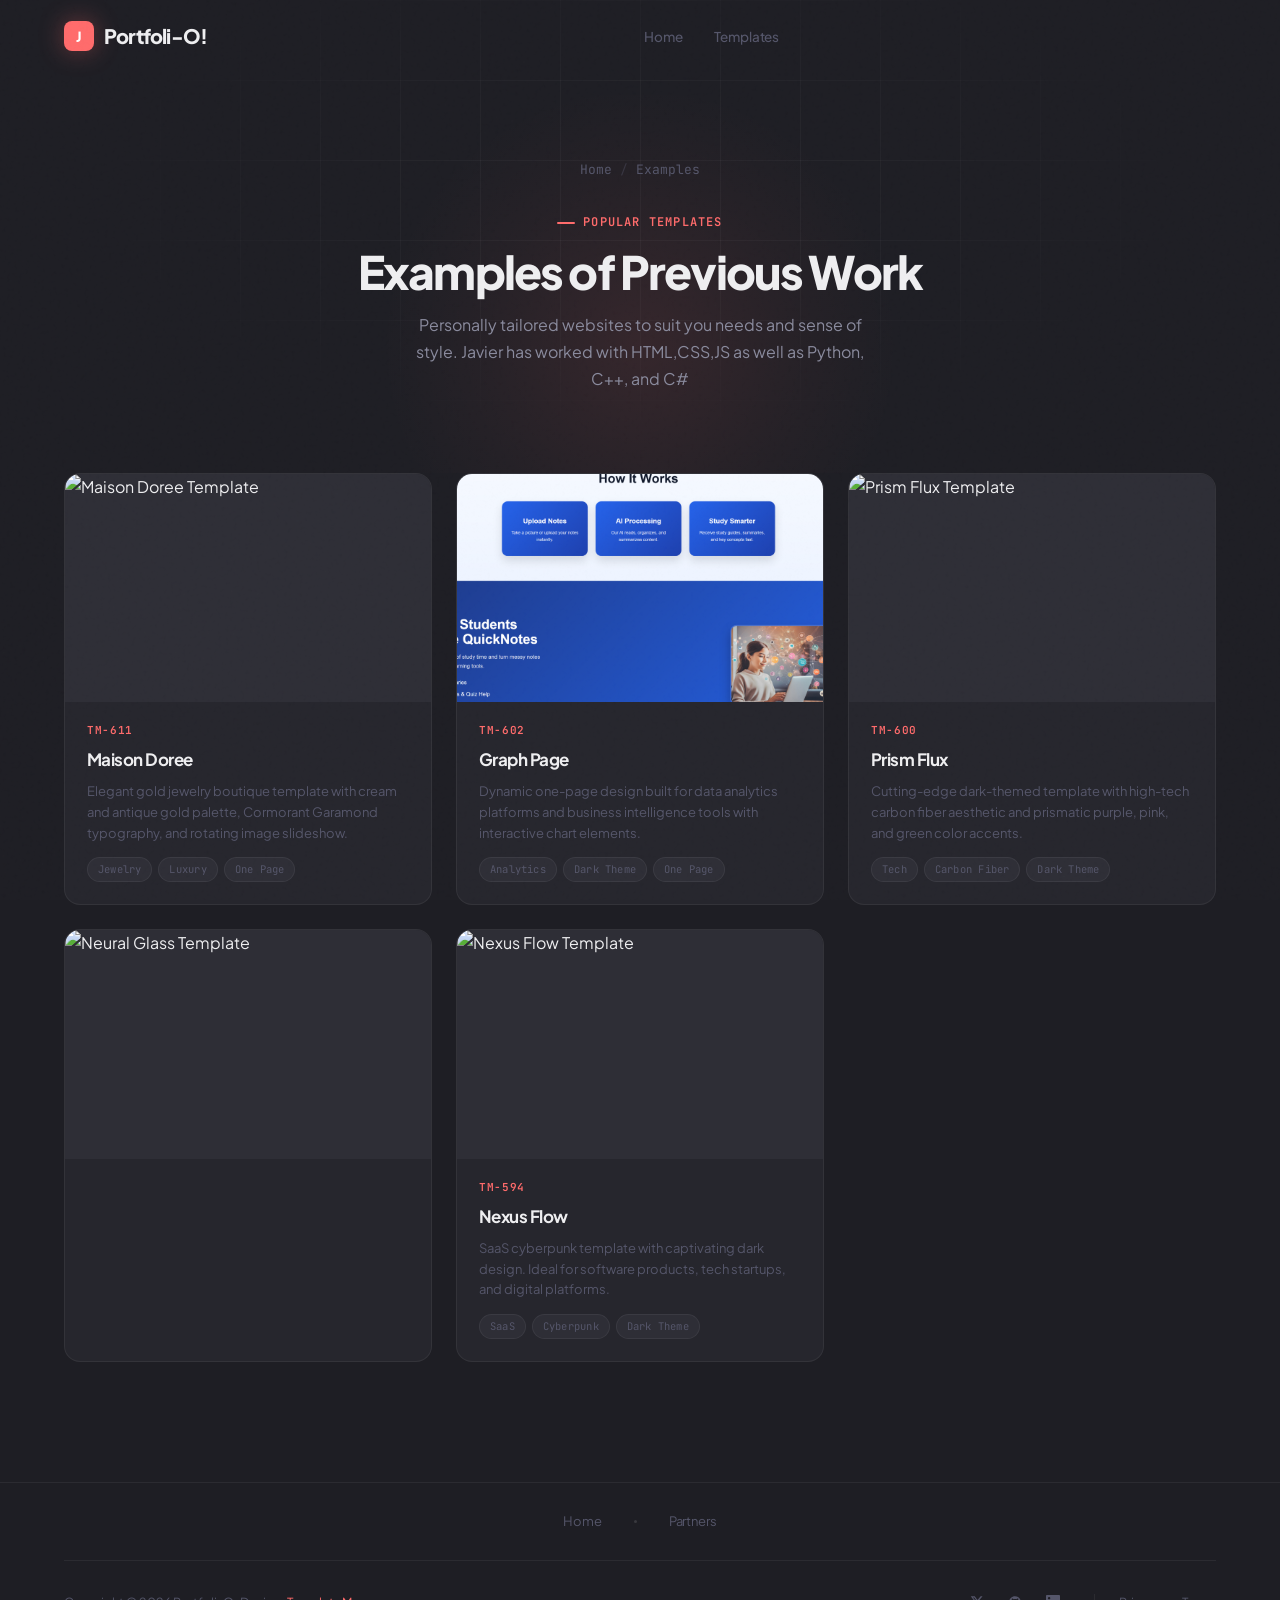
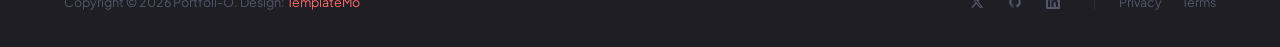
==== templates.html @ baf5368a "moved image outside of images folder" ====
<!DOCTYPE html>
<html lang="en">
<head>
    <meta charset="UTF-8">
    <meta name="viewport" content="width=device-width, initial-scale=1.0">
    <title>Popular Templates - Quantix</title>
    <link rel="preconnect" href="https://fonts.googleapis.com">
    <link rel="preconnect" href="https://fonts.gstatic.com" crossorigin>
    <link href="https://fonts.googleapis.com/css2?family=Plus+Jakarta+Sans:wght@400;500;600;700;800&family=JetBrains+Mono:wght@400;500&display=swap" rel="stylesheet">
    <link rel="stylesheet" href="templatemo-quantix-style.css">
    <!--

TemplateMo 614 Quantix SaaS

https://templatemo.com/tm-614-quantix-saas

-->
    <style>
        /* Templates page specific styles */

        .page-header {
            padding: 160px 0 80px;
            text-align: center;
            position: relative;
            overflow: hidden;
        }

        .page-header::before {
            content: '';
            position: absolute;
            top: 20%;
            left: 50%;
            transform: translateX(-50%);
            width: 800px;
            height: 500px;
            background: radial-gradient(circle at center,
                rgba(255, 107, 107, 0.10) 0%,
                rgba(255, 107, 107, 0.03) 35%,
                transparent 55%);
            pointer-events: none;
        }

        .page-header::after {
            content: '';
            position: absolute;
            inset: 0;
            background-image:
                linear-gradient(rgba(255,255,255,0.035) 1px, transparent 1px),
                linear-gradient(90deg, rgba(255,255,255,0.035) 1px, transparent 1px);
            background-size: 80px 80px;
            mask-image: radial-gradient(ellipse at 50% 40%, black 20%, transparent 65%);
            -webkit-mask-image: radial-gradient(ellipse at 50% 40%, black 20%, transparent 65%);
            pointer-events: none;
        }

        .page-header > * {
            position: relative;
            z-index: 1;
        }

        .page-header .section-desc {
            margin: 0 auto;
        }

        .breadcrumb {
            display: flex;
            align-items: center;
            justify-content: center;
            gap: 8px;
            font-size: 13px;
            color: var(--text-muted);
            margin-bottom: 24px;
            font-family: 'JetBrains Mono', monospace;
        }

        .breadcrumb a {
            color: var(--text-muted);
            transition: color 0.3s;
        }

        .breadcrumb a:hover {
            color: var(--text-primary);
        }

        .breadcrumb .bc-sep {
            opacity: 0.4;
        }

        /* Templates grid */
        .templates-section {
            padding: 0 0 120px;
        }

        .templates-grid {
            display: grid;
            grid-template-columns: repeat(3, 1fr);
            gap: 24px;
        }

        .template-card {
            background: var(--surface-1);
            border: 1px solid var(--border-subtle);
            border-radius: 16px;
            overflow: hidden;
            transition: all 0.4s ease;
            position: relative;
        }

        .template-card::before {
            content: '';
            position: absolute;
            inset: -1px;
            border-radius: 16px;
            padding: 1px;
            background: linear-gradient(135deg,
                rgba(255, 107, 107, 0.3),
                transparent 40%,
                transparent 60%,
                rgba(255, 107, 107, 0.15));
            -webkit-mask: linear-gradient(#fff 0 0) content-box, linear-gradient(#fff 0 0);
            -webkit-mask-composite: xor;
            mask-composite: exclude;
            opacity: 0;
            transition: opacity 0.5s ease;
            pointer-events: none;
        }

        .template-card:hover {
            transform: translateY(-4px);
            border-color: rgba(255, 255, 255, 0.08);
            box-shadow: 0 20px 40px rgba(0, 0, 0, 0.3);
        }

        .template-card:hover::before {
            opacity: 1;
        }

        .template-thumb {
            position: relative;
            aspect-ratio: 16 / 10;
            overflow: hidden;
            background: var(--surface-2);
        }

        .template-thumb img {
            width: 100%;
            height: 100%;
            object-fit: cover;
            object-position: top;
            transition: transform 0.5s ease;
        }

        .template-card:hover .template-thumb img {
            transform: scale(1.04);
        }

        .template-thumb-overlay {
            position: absolute;
            inset: 0;
            background: rgba(10, 10, 16, 0.6);
            display: flex;
            align-items: center;
            justify-content: center;
            gap: 12px;
            opacity: 0;
            transition: opacity 0.3s ease;
        }

        .template-card:hover .template-thumb-overlay {
            opacity: 1;
        }

        .template-thumb-overlay .btn {
            font-size: 12.5px;
            padding: 8px 18px;
        }

        .template-info {
            padding: 20px 22px 22px;
        }

        .template-number {
            font-size: 11px;
            font-family: 'JetBrains Mono', monospace;
            color: var(--accent);
            font-weight: 600;
            letter-spacing: 0.06em;
            margin-bottom: 6px;
        }

        .template-name {
            font-size: 17px;
            font-weight: 700;
            letter-spacing: -0.03em;
            margin-bottom: 8px;
        }

        .template-desc {
            font-size: 13px;
            color: var(--text-muted);
            line-height: 1.6;
        }

        .template-tags {
            display: flex;
            gap: 6px;
            margin-top: 14px;
            flex-wrap: wrap;
        }

        .template-tag {
            font-size: 10.5px;
            font-family: 'JetBrains Mono', monospace;
            color: var(--text-muted);
            background: var(--surface-2);
            border: 1px solid var(--border-subtle);
            padding: 3px 10px;
            border-radius: 100px;
            letter-spacing: 0.02em;
        }

        .browse-more {
            text-align: center;
            margin-top: 56px;
        }

        /* Responsive */
        @media (max-width: 1024px) {
            .templates-grid {
                grid-template-columns: repeat(2, 1fr);
            }
        }

        @media (max-width: 768px) {
            .page-header {
                padding: 130px 0 60px;
            }

            .templates-grid {
                grid-template-columns: 1fr;
                max-width: 480px;
                margin: 0 auto;
            }
        }
    </style>
</head>
<body>

    <!-- NAVBAR -->
    <nav class="navbar" id="navbar">
        <div class="container">
            <a href="index.html" class="nav-brand">
                <span class="brand-icon">J</span>
                Portfoli-O!
            </a>
            <ul class="nav-links" id="navLinks">
                <li><a href="index.html#features">Home</a></li>
                
                
                <li><a href="templates.html">Templates</a></li>
                <li class="nav-mobile-actions">

                </li>
            </ul>
            <div class="nav-actions">

            </div>
            <button class="nav-toggle" id="navToggle" aria-label="Toggle menu">
                <span></span><span></span><span></span>
            </button>
        </div>
    </nav>

    <!-- PAGE HEADER -->
    <section class="page-header">
        <div class="container">
            <div class="breadcrumb">
                <a href="index.html">Home</a>
                <span class="bc-sep">/</span>
                <span>Examples</span>
            </div>
            <p class="section-label">Popular Templates</p>
            <h1 class="section-title">Examples of Previous Work</h1>
            <p class="section-desc">Personally tailored websites to suit you needs and sense of style. Javier has worked with HTML,CSS,JS as well as Python, C++, and C#</p>
        </div>
    </section>

    <!-- TEMPLATES GRID -->
    <section class="templates-section">
        <div class="container">
            <div class="templates-grid">

                <!-- 611 Maison Doree -->
                <div class="template-card fade-up">
                    <div class="template-thumb">
                        <img src="https://templatemo.com/thumbnails-360/tm-611-maison-doree.jpg" alt="Maison Doree Template" loading="lazy">
                        
                    </div>
                    <div class="template-info">
                        <div class="template-number">TM-611</div>
                        <h3 class="template-name">Maison Doree</h3>
                        <p class="template-desc">Elegant gold jewelry boutique template with cream and antique gold palette, Cormorant Garamond typography, and rotating image slideshow.</p>
                        <div class="template-tags">
                            <span class="template-tag">Jewelry</span>
                            <span class="template-tag">Luxury</span>
                            <span class="template-tag">One Page</span>
                        </div>
                    </div>
                </div>

                
                <!-- 602 Graph Page -->
                <div class="template-card fade-up">
                    <div class="template-thumb">
                        <img src="QuickNotesDash.png" alt="QuickNotesDash">
                    </div>

                    <div class="template-info">
                        <div class="template-number">TM-602</div>
                        <h3 class="template-name">Graph Page</h3>
                        <p class="template-desc">
                            Dynamic one-page design built for data analytics platforms and business intelligence tools with interactive chart elements.
                        </p>

                        <div class="template-tags">
                            <span class="template-tag">Analytics</span>
                            <span class="template-tag">Dark Theme</span>
                            <span class="template-tag">One Page</span>
                        </div>
                    </div>
                </div>

                <!-- 600 Prism Flux -->
                <div class="template-card fade-up">
                    <div class="template-thumb">
                        <img src="https://templatemo.com/thumbnails-360/tm-600-prism-flux.jpg" alt="Prism Flux Template" loading="lazy">
                        <div class="template-thumb-overlay">
                            <a href="https://templatemo.com/live/templatemo_600_prism_flux" class="btn btn-primary" target="_blank" rel="noopener">Live Preview</a>
                            <a href="https://templatemo.com/tm-600-prism-flux" class="btn btn-secondary" target="_blank" rel="noopener">Details</a>
                        </div>
                    </div>
                    <div class="template-info">
                        <div class="template-number">TM-600</div>
                        <h3 class="template-name">Prism Flux</h3>
                        <p class="template-desc">Cutting-edge dark-themed template with high-tech carbon fiber aesthetic and prismatic purple, pink, and green color accents.</p>
                        <div class="template-tags">
                            <span class="template-tag">Tech</span>
                            <span class="template-tag">Carbon Fiber</span>
                            <span class="template-tag">Dark Theme</span>
                        </div>
                    </div>
                </div>

                <!-- 597 Neural Glass -->
                <div class="template-card fade-up">
                    <div class="template-thumb">
                        <img src="https://templatemo.com/thumbnails-360/tm-597-neural-glass.jpg" alt="Neural Glass Template" loading="lazy">
                        <div class="template-thumb-overlay">
                            <a href="https://templatemo.com/live/templatemo_597_neural_glass" class="btn btn-primary" target="_blank" rel="noopener">Live Preview</a>
                            <a href="https://templatemo.com/tm-597-neural-glass" class="btn btn-secondary" target="_blank" rel="noopener">Details</a>
                        </div>
                    </div>
                    
                </div>

                <!-- 594 Nexus Flow -->
                <div class="template-card fade-up">
                    <div class="template-thumb">
                        <img src="https://templatemo.com/thumbnails-360/tm-594-nexus-flow.jpg" alt="Nexus Flow Template" loading="lazy">
                        <div class="template-thumb-overlay">
                            <a href="https://templatemo.com/live/templatemo_594_nexus_flow" class="btn btn-primary" target="_blank" rel="noopener">Live Preview</a>
                            <a href="https://templatemo.com/tm-594-nexus-flow" class="btn btn-secondary" target="_blank" rel="noopener">Details</a>
                        </div>
                    </div>
                    <div class="template-info">
                        <div class="template-number">TM-594</div>
                        <h3 class="template-name">Nexus Flow</h3>
                        <p class="template-desc">SaaS cyberpunk template with captivating dark design. Ideal for software products, tech startups, and digital platforms.</p>
                        <div class="template-tags">
                            <span class="template-tag">SaaS</span>
                            <span class="template-tag">Cyberpunk</span>
                            <span class="template-tag">Dark Theme</span>
                        </div>
                    </div>
                </div>

            </div>

            
        </div>
    </section>

    <!-- FOOTER -->
    <footer class="footer">
        <div class="container">
            <div class="footer-row-links">
                <a href="index.html#features">Home</a>
                <span class="footer-link-dot"></span>


                <a href="#" onclick="return false;">Partners</a>
            </div>
            <div class="footer-row-bottom">
                <p class="footer-copy">Copyright &copy; 2026 Portfoli-O. Design: <a href="https://templatemo.com" target="_blank" rel="nofollow">TemplateMo</a></p>
                <div class="footer-right">
                    <div class="footer-socials">
                        <a href="#" aria-label="X" onclick="return false;">
                            <svg width="14" height="14" viewBox="0 0 24 24" fill="currentColor"><path d="M18.244 2.25h3.308l-7.227 8.26 8.502 11.24H16.17l-5.214-6.817L4.99 21.75H1.68l7.73-8.835L1.254 2.25H8.08l4.713 6.231zm-1.161 17.52h1.833L7.084 4.126H5.117z"/></svg>
                        </a>
                        <a href="#" aria-label="GitHub" onclick="return false;">
                            <svg width="14" height="14" viewBox="0 0 24 24" fill="currentColor"><path d="M12 2C6.477 2 2 6.484 2 12.017c0 4.425 2.865 8.18 6.839 9.504.5.092.682-.217.682-.483 0-.237-.008-.868-.013-1.703-2.782.605-3.369-1.343-3.369-1.343-.454-1.158-1.11-1.466-1.11-1.466-.908-.62.069-.608.069-.608 1.003.07 1.531 1.032 1.531 1.032.892 1.53 2.341 1.088 2.91.832.092-.647.35-1.088.636-1.338-2.22-.253-4.555-1.113-4.555-4.951 0-1.093.39-1.988 1.029-2.688-.103-.253-.446-1.272.098-2.65 0 0 .84-.27 2.75 1.026A9.564 9.564 0 0112 6.844c.85.004 1.705.115 2.504.337 1.909-1.296 2.747-1.027 2.747-1.027.546 1.379.202 2.398.1 2.651.64.7 1.028 1.595 1.028 2.688 0 3.848-2.339 4.695-4.566 4.943.359.309.678.92.678 1.855 0 1.338-.012 2.419-.012 2.747 0 .268.18.58.688.482A10.019 10.019 0 0022 12.017C22 6.484 17.522 2 12 2z"/></svg>
                        </a>
                        <a href="#" aria-label="LinkedIn" onclick="return false;">
                            <svg width="14" height="14" viewBox="0 0 24 24" fill="currentColor"><path d="M20.447 20.452h-3.554v-5.569c0-1.328-.027-3.037-1.852-3.037-1.853 0-2.136 1.445-2.136 2.939v5.667H9.351V9h3.414v1.561h.046c.477-.9 1.637-1.85 3.37-1.85 3.601 0 4.267 2.37 4.267 5.455v6.286zM5.337 7.433a2.062 2.062 0 01-2.063-2.065 2.064 2.064 0 112.063 2.065zm1.782 13.019H3.555V9h3.564v11.452zM22.225 0H1.771C.792 0 0 .774 0 1.729v20.542C0 23.227.792 24 1.771 24h20.451C23.2 24 24 23.227 24 22.271V1.729C24 .774 23.2 0 22.222 0h.003z"/></svg>
                        </a>
                    </div>
                    <span class="separator"></span>
                    <div class="footer-legal">
                        <a href="#" onclick="return false;">Privacy</a>
                        <a href="#" onclick="return false;">Terms</a>
                    </div>
                </div>
            </div>
        </div>
    </footer>

    <script>
        // Navbar scroll
        const navbar = document.getElementById('navbar');
        window.addEventListener('scroll', () => {
            navbar.classList.toggle('scrolled', window.scrollY > 40);
        }, { passive: true });

        // Mobile nav
        const navToggle = document.getElementById('navToggle');
        const navLinks = document.getElementById('navLinks');
        navToggle.addEventListener('click', () => {
            navToggle.classList.toggle('active');
            navLinks.classList.toggle('open');
        });
        navLinks.querySelectorAll('a').forEach(link => {
            link.addEventListener('click', () => {
                navToggle.classList.remove('active');
                navLinks.classList.remove('open');
            });
        });

        // Scroll reveal
        const prefersReducedMotion = window.matchMedia('(prefers-reduced-motion: reduce)').matches;
        if (!prefersReducedMotion) {
            const observer = new IntersectionObserver((entries) => {
                entries.forEach(entry => {
                    if (entry.isIntersecting) {
                        const siblings = entry.target.parentElement.querySelectorAll('.fade-up:not(.visible)');
                        const idx = Array.from(siblings).indexOf(entry.target);
                        setTimeout(() => entry.target.classList.add('visible'), Math.max(0, idx) * 100);
                        observer.unobserve(entry.target);
                    }
                });
            }, { threshold: 0.1, rootMargin: '0px 0px -30px 0px' });
            document.querySelectorAll('.fade-up').forEach(el => observer.observe(el));
        } else {
            document.querySelectorAll('.fade-up').forEach(el => el.classList.add('visible'));
        }
    </script>

</body>
</html>
---- templatemo-quantix-style.css ----
/* ============================================
           QUANTIX - SaaS Landing Page Template
           Design: TemplateMo
           https://templatemo.com
        ============================================ */

        *,
        *::before,
        *::after {
            margin: 0;
            padding: 0;
            box-sizing: border-box;
        }

        :root {
            --deep-space: #1E1E24;
            --surface-1: #26262D;
            --surface-2: #2E2E36;
            --surface-3: #36363F;
            --accent: #FF6B6B;
            --accent-light: #FF9B9B;
            --accent-glow: rgba(255, 107, 107, 0.35);
            --accent-soft: rgba(255, 107, 107, 0.08);
            --accent-border: rgba(255, 107, 107, 0.25);
            --text-primary: #EEEEF0;
            --text-secondary: #8A8B9E;
            --text-muted: #55566A;
            --border-subtle: rgba(255, 255, 255, 0.06);
            --green: #22C55E;
            --amber: #F59E0B;
            --rose: #F43F5E;
            --radius: 16px;
            --radius-sm: 10px;
            --radius-xs: 6px;
            --radius-pill: 100px;
        }

        html { scroll-behavior: smooth; }

        body {
            font-family: 'Plus Jakarta Sans', -apple-system, sans-serif;
            background-color: var(--deep-space);
            color: var(--text-primary);
            line-height: 1.6;
            overflow-x: hidden;
            -webkit-font-smoothing: antialiased;
        }

        /* Grain overlay */
        body::after {
            content: '';
            position: fixed;
            inset: 0;
            background-image: url("data:image/svg+xml,%3Csvg viewBox='0 0 256 256' xmlns='http://www.w3.org/2000/svg'%3E%3Cfilter id='n'%3E%3CfeTurbulence type='fractalNoise' baseFrequency='0.9' numOctaves='4' stitchTiles='stitch'/%3E%3C/filter%3E%3Crect width='100%25' height='100%25' filter='url(%23n)' opacity='0.03'/%3E%3C/svg%3E");
            pointer-events: none;
            z-index: 9999;
            opacity: 0.5;
        }

        a { text-decoration: none; color: inherit; }

        .container {
            width: 100%;
            max-width: 1200px;
            margin: 0 auto;
            padding: 0 24px;
        }

        .mono { font-family: 'JetBrains Mono', monospace; }

        /* ===== NAVBAR ===== */

        .navbar {
            position: fixed;
            top: 0;
            left: 0;
            width: 100%;
            z-index: 1000;
            padding: 20px 0;
            transition: all 0.4s ease;
        }

        .navbar.scrolled {
            background: rgba(30, 30, 36, 0.8);
            backdrop-filter: blur(24px);
            -webkit-backdrop-filter: blur(24px);
            padding: 14px 0;
            border-bottom: 1px solid var(--border-subtle);
        }

        .navbar .container {
            display: flex;
            align-items: center;
            justify-content: space-between;
        }

        .nav-brand {
            font-size: 20px;
            font-weight: 800;
            letter-spacing: -0.04em;
            display: flex;
            align-items: center;
            gap: 10px;
        }

        .brand-icon {
            width: 30px;
            height: 30px;
            background: var(--accent);
            border-radius: 8px;
            display: grid;
            place-items: center;
            font-size: 14px;
            font-weight: 800;
            color: #fff;
            box-shadow: 0 0 24px var(--accent-glow);
        }

        .nav-links {
            display: flex;
            align-items: center;
            gap: 32px;
            list-style: none;
        }

        .nav-links a {
            font-size: 13.5px;
            font-weight: 500;
            color: var(--text-muted);
            transition: color 0.3s;
            letter-spacing: -0.01em;
        }

        .nav-links a:hover { color: var(--text-primary); }

        .nav-mobile-actions {
            display: none;
        }

        .nav-actions { display: flex; align-items: center; gap: 10px; }

        .btn {
            display: inline-flex;
            align-items: center;
            justify-content: center;
            gap: 8px;
            padding: 10px 22px;
            border-radius: var(--radius-pill);
            font-family: inherit;
            font-size: 13.5px;
            font-weight: 600;
            cursor: pointer;
            border: none;
            transition: all 0.3s ease;
            letter-spacing: -0.01em;
        }

        .btn-ghost { background: transparent; color: var(--text-secondary); }
        .btn-ghost:hover { color: var(--text-primary); }

        .btn-primary {
            background: var(--accent);
            color: #fff;
            box-shadow: 0 0 24px var(--accent-glow),
                        0 1px 0 rgba(255,255,255,0.1) inset;
        }

        .btn-primary:hover {
            background: #FF8585;
            box-shadow: 0 0 36px var(--accent-glow),
                        0 1px 0 rgba(255,255,255,0.15) inset;
            transform: translateY(-1px);
        }

        .btn-secondary {
            background: rgba(255,255,255,0.05);
            color: var(--text-primary);
            border: 1px solid var(--border-subtle);
        }

        .btn-secondary:hover {
            background: rgba(255,255,255,0.08);
            border-color: rgba(255,255,255,0.1);
        }

        .btn-lg { padding: 14px 32px; font-size: 14.5px; }

        .btn-primary .btn-arrow { transition: transform 0.3s; }
        .btn-primary:hover .btn-arrow { transform: translateX(3px); }

        .nav-toggle {
            display: none;
            flex-direction: column;
            gap: 5px;
            background: none;
            border: none;
            cursor: pointer;
            padding: 4px;
            z-index: 1001;
        }

        .nav-toggle span {
            width: 20px;
            height: 2px;
            background: var(--text-primary);
            border-radius: 2px;
            transition: all 0.3s;
        }

        .nav-toggle.active span:nth-child(1) { transform: rotate(45deg) translate(5px, 5px); }
        .nav-toggle.active span:nth-child(2) { opacity: 0; }
        .nav-toggle.active span:nth-child(3) { transform: rotate(-45deg) translate(5px, -5px); }

        /* ===== HERO ===== */

        .hero {
            position: relative;
            padding: 180px 24px 120px;
            overflow: hidden;
        }

        .hero::before {
            content: '';
            position: absolute;
            top: 10%;
            left: 50%;
            transform: translateX(-50%);
            width: 1000px;
            height: 700px;
            background: radial-gradient(circle at center,
                rgba(255, 107, 107, 0.12) 0%,
                rgba(255, 107, 107, 0.04) 35%,
                transparent 55%);
            pointer-events: none;
        }

        .hero::after {
            content: '';
            position: absolute;
            inset: 0;
            background-image:
                linear-gradient(rgba(255,255,255,0.035) 1px, transparent 1px),
                linear-gradient(90deg, rgba(255,255,255,0.035) 1px, transparent 1px);
            background-size: 80px 80px;
            mask-image: radial-gradient(ellipse at 50% 30%, black 30%, transparent 75%);
            -webkit-mask-image: radial-gradient(ellipse at 50% 30%, black 30%, transparent 75%);
            pointer-events: none;
        }

        .hero-inner {
            position: relative;
            z-index: 1;
            display: grid;
            grid-template-columns: 1fr 1fr;
            gap: 60px;
            align-items: center;
            max-width: 1200px;
            margin: 0 auto;
        }

        .hero-content { max-width: 560px; }

        .hero-badge {
            display: inline-flex;
            align-items: center;
            gap: 8px;
            padding: 5px 16px 5px 7px;
            background: var(--accent-soft);
            border: 1px solid rgba(255, 107, 107, 0.2);
            border-radius: var(--radius-pill);
            font-size: 12.5px;
            font-weight: 600;
            color: var(--accent-light);
            margin-bottom: 28px;
        }

        .badge-dot {
            width: 7px;
            height: 7px;
            background: var(--green);
            border-radius: 50%;
            box-shadow: 0 0 8px rgba(34, 197, 94, 0.6);
            animation: dotPulse 2s ease-in-out infinite;
        }

        @keyframes dotPulse {
            0%, 100% { opacity: 1; }
            50% { opacity: 0.3; }
        }

        .hero h1 {
            font-size: clamp(40px, 5vw, 62px);
            font-weight: 800;
            letter-spacing: -0.04em;
            line-height: 1.05;
            margin-bottom: 20px;
        }

        .gradient-text {
            background: linear-gradient(135deg, #FFD4D4 0%, var(--accent) 60%, #FF9B9B 100%);
            -webkit-background-clip: text;
            background-clip: text;
            -webkit-text-fill-color: transparent;
        }

        .hero-desc {
            font-size: 16.5px;
            color: var(--text-secondary);
            line-height: 1.7;
            margin-bottom: 36px;
            max-width: 460px;
        }

        .hero-cta {
            display: flex;
            align-items: center;
            gap: 14px;
            margin-bottom: 48px;
        }

        .trusted-row { display: flex; flex-direction: column; gap: 14px; }

        .trusted-label {
            font-size: 11.5px;
            font-weight: 500;
            color: var(--text-muted);
            text-transform: uppercase;
            letter-spacing: 0.1em;
        }

        .trusted-logos {
            display: flex;
            align-items: center;
            gap: 28px;
            flex-wrap: wrap;
        }

        .trusted-logo {
            opacity: 0.25;
            transition: opacity 0.3s;
            font-size: 14px;
            font-weight: 700;
            color: var(--text-secondary);
            letter-spacing: -0.02em;
            display: flex;
            align-items: center;
            gap: 6px;
        }

        .trusted-logo:hover { opacity: 0.5; }

        .trusted-logo .t-icon {
            width: 18px;
            height: 18px;
            border-radius: 4px;
            background: rgba(255,255,255,0.15);
        }

        /* Hero mockup */
        .hero-mockup { position: relative; }

        .mockup-window {
            background: var(--surface-1);
            border: 1px solid var(--border-subtle);
            border-radius: 14px;
            overflow: hidden;
            box-shadow: 0 40px 80px rgba(0,0,0,0.5),
                        0 0 0 1px rgba(255,255,255,0.03) inset;
            transform: perspective(1200px) rotateY(-4deg) rotateX(2deg);
            transition: transform 0.5s ease;
        }

        .mockup-window:hover {
            transform: perspective(1200px) rotateY(-1deg) rotateX(1deg);
        }

        .mockup-toolbar {
            display: flex;
            align-items: center;
            gap: 6px;
            padding: 12px 16px;
            border-bottom: 1px solid var(--border-subtle);
        }

        .mockup-dot {
            width: 10px;
            height: 10px;
            border-radius: 50%;
        }

        .mockup-dot:nth-child(1) { background: var(--rose); opacity: 0.7; }
        .mockup-dot:nth-child(2) { background: var(--amber); opacity: 0.7; }
        .mockup-dot:nth-child(3) { background: var(--green); opacity: 0.7; }

        .mockup-body { padding: 20px; }

        .mockup-metric-row {
            display: grid;
            grid-template-columns: repeat(3, 1fr);
            gap: 12px;
            margin-bottom: 16px;
        }

        .mockup-metric {
            background: var(--surface-2);
            border-radius: 10px;
            padding: 14px;
            border: 1px solid var(--border-subtle);
        }

        .mockup-metric .mm-label {
            font-size: 10px;
            color: var(--text-muted);
            margin-bottom: 6px;
            text-transform: uppercase;
            letter-spacing: 0.06em;
        }

        .mockup-metric .mm-value {
            font-size: 20px;
            font-weight: 800;
            letter-spacing: -0.04em;
        }

        .mockup-metric .mm-change {
            font-size: 10px;
            font-weight: 600;
            color: var(--green);
            margin-top: 4px;
        }

        .mockup-chart {
            background: var(--surface-2);
            border-radius: 10px;
            padding: 16px;
            border: 1px solid var(--border-subtle);
            height: 120px;
            position: relative;
            overflow: hidden;
        }

        .mockup-chart-label {
            font-size: 10px;
            color: var(--text-muted);
            text-transform: uppercase;
            letter-spacing: 0.06em;
        }

        .chart-line {
            position: absolute;
            bottom: 16px;
            left: 16px;
            right: 16px;
            height: 60px;
        }

        .chart-line svg { width: 100%; height: 100%; }

        /* ===== SECTIONS ===== */

        .section { padding: 120px 0; position: relative; }

        .section-label {
            display: inline-flex;
            align-items: center;
            gap: 8px;
            font-size: 12px;
            font-weight: 600;
            color: var(--accent);
            text-transform: uppercase;
            letter-spacing: 0.1em;
            margin-bottom: 14px;
            font-family: 'JetBrains Mono', monospace;
        }

        .section-label::before {
            content: '';
            width: 18px;
            height: 2px;
            background: var(--accent);
            border-radius: 2px;
        }

        .section-title {
            font-size: clamp(30px, 4vw, 46px);
            font-weight: 800;
            letter-spacing: -0.04em;
            line-height: 1.1;
            margin-bottom: 14px;
        }

        .section-desc {
            font-size: 16px;
            color: var(--text-secondary);
            max-width: 480px;
            line-height: 1.7;
        }

        .section-header {
            text-align: center;
            margin-bottom: 64px;
        }

        .section-header .section-desc { margin: 0 auto; }

        /* ===== TABBED FEATURES ===== */

        .features-section {
            border-top: 1px solid var(--border-subtle);
        }

        .feature-tabs {
            display: flex;
            justify-content: center;
            gap: 4px;
            margin-bottom: 56px;
            background: var(--surface-1);
            border: 1px solid var(--border-subtle);
            border-radius: var(--radius-pill);
            padding: 4px;
            width: fit-content;
            margin-left: auto;
            margin-right: auto;
        }

        .feature-tab {
            padding: 10px 24px;
            border-radius: var(--radius-pill);
            font-family: inherit;
            font-size: 13.5px;
            font-weight: 600;
            color: var(--text-muted);
            background: transparent;
            border: none;
            cursor: pointer;
            transition: all 0.3s ease;
            white-space: nowrap;
            letter-spacing: -0.01em;
        }

        .feature-tab:hover {
            color: var(--text-secondary);
        }

        .feature-tab.active {
            background: var(--accent);
            color: #fff;
            box-shadow: 0 0 20px var(--accent-glow);
        }

        .feature-panels { position: relative; }

        .feature-panel {
            display: none;
            grid-template-columns: 1fr 1.2fr;
            gap: 64px;
            align-items: center;
            animation: panelIn 0.45s ease forwards;
        }

        .feature-panel.active { display: grid; }

        @keyframes panelIn {
            from { opacity: 0; transform: translateY(16px); }
            to { opacity: 1; transform: translateY(0); }
        }

        .feature-text { max-width: 440px; }

        .feature-text .feat-icon {
            width: 48px;
            height: 48px;
            background: var(--accent-soft);
            border: 1px solid rgba(255, 107, 107, 0.10);
            border-radius: 12px;
            display: grid;
            place-items: center;
            margin-bottom: 24px;
            color: var(--accent);
        }

        .feature-text h3 {
            font-size: 28px;
            font-weight: 800;
            letter-spacing: -0.04em;
            margin-bottom: 14px;
            line-height: 1.15;
        }

        .feature-text p {
            font-size: 15px;
            color: var(--text-secondary);
            line-height: 1.75;
            margin-bottom: 28px;
        }

        .feature-bullets {
            list-style: none;
            display: flex;
            flex-direction: column;
            gap: 12px;
        }

        .feature-bullets li {
            display: flex;
            align-items: center;
            gap: 10px;
            font-size: 13.5px;
            color: var(--text-secondary);
        }

        .feature-bullets li svg { color: var(--accent); flex-shrink: 0; }

        /* Feature panel embedded UIs */
        .feature-visual {
            background: var(--surface-1);
            border: 1px solid var(--border-subtle);
            border-radius: 16px;
            overflow: hidden;
            box-shadow: 0 20px 60px rgba(0,0,0,0.3);
            position: relative;
        }

        .fv-toolbar {
            display: flex;
            align-items: center;
            gap: 6px;
            padding: 11px 16px;
            border-bottom: 1px solid var(--border-subtle);
            background: rgba(255,255,255,0.02);
        }

        .fv-dot { width: 8px; height: 8px; border-radius: 50%; }
        .fv-dot:nth-child(1) { background: var(--rose); opacity: 0.6; }
        .fv-dot:nth-child(2) { background: var(--amber); opacity: 0.6; }
        .fv-dot:nth-child(3) { background: var(--green); opacity: 0.6; }

        .fv-body { padding: 24px; }

        /* — Panel 1: Dashboard mini-UI — */
        .dash-metrics {
            display: grid;
            grid-template-columns: repeat(3, 1fr);
            gap: 10px;
            margin-bottom: 16px;
        }

        .dash-metric {
            background: var(--surface-2);
            border: 1px solid var(--border-subtle);
            border-radius: var(--radius-sm);
            padding: 14px;
        }

        .dash-metric .dm-label {
            font-size: 9.5px;
            color: var(--text-muted);
            text-transform: uppercase;
            letter-spacing: 0.08em;
            margin-bottom: 6px;
            font-family: 'JetBrains Mono', monospace;
        }

        .dash-metric .dm-val {
            font-size: 22px;
            font-weight: 800;
            letter-spacing: -0.04em;
            margin-bottom: 4px;
        }

        .dash-metric .dm-change {
            font-size: 10px;
            font-weight: 600;
        }

        .dm-change.up { color: var(--green); }
        .dm-change.down { color: var(--rose); }

        .dash-chart-area {
            background: var(--surface-2);
            border: 1px solid var(--border-subtle);
            border-radius: var(--radius-sm);
            padding: 16px;
            height: 140px;
            position: relative;
        }

        .dash-chart-area .dca-title {
            font-size: 10px;
            color: var(--text-muted);
            text-transform: uppercase;
            letter-spacing: 0.08em;
            font-family: 'JetBrains Mono', monospace;
            margin-bottom: 8px;
        }

        .dash-chart-area svg { width: 100%; height: 80px; }

        /* — Panel 2: Funnel visual — */
        .funnel-stages {
            display: flex;
            flex-direction: column;
            gap: 6px;
        }

        .funnel-stage {
            display: flex;
            align-items: center;
            gap: 14px;
            padding: 10px 14px;
            background: var(--surface-2);
            border: 1px solid var(--border-subtle);
            border-radius: var(--radius-xs);
        }

        .funnel-bar-wrap { flex: 1; }

        .funnel-bar-label {
            display: flex;
            justify-content: space-between;
            font-size: 11px;
            margin-bottom: 5px;
        }

        .funnel-bar-label span:first-child { color: var(--text-secondary); }
        .funnel-bar-label span:last-child { font-family: 'JetBrains Mono', monospace; color: var(--text-muted); font-size: 10.5px; }

        .funnel-track {
            height: 6px;
            background: rgba(255,255,255,0.06);
            border-radius: 6px;
            overflow: hidden;
        }

        .funnel-fill {
            height: 100%;
            border-radius: 6px;
            background: var(--accent);
            transition: width 0.8s cubic-bezier(0.4, 0, 0.2, 1);
        }

        .funnel-fill.green { background: var(--green); }
        .funnel-fill.amber { background: var(--amber); }

        .funnel-drop {
            font-size: 10px;
            font-weight: 600;
            color: var(--rose);
            font-family: 'JetBrains Mono', monospace;
            width: 44px;
            text-align: right;
            flex-shrink: 0;
        }

        /* — Panel 3: Code snippet — */
        .code-block {
            background: var(--deep-space);
            border: 1px solid var(--border-subtle);
            border-radius: var(--radius-sm);
            padding: 20px;
            font-family: 'JetBrains Mono', monospace;
            font-size: 12px;
            line-height: 1.8;
            color: var(--text-secondary);
            overflow-x: auto;
        }

        .code-block .c-key { color: var(--accent-light); }
        .code-block .c-str { color: var(--green); }
        .code-block .c-fn { color: var(--amber); }
        .code-block .c-comment { color: var(--text-muted); }
        .code-block .c-num { color: var(--rose); }

        .code-output {
            margin-top: 12px;
            background: var(--surface-2);
            border: 1px solid var(--border-subtle);
            border-radius: var(--radius-sm);
            padding: 14px 16px;
        }

        .code-output .co-label {
            font-size: 9.5px;
            color: var(--text-muted);
            text-transform: uppercase;
            letter-spacing: 0.08em;
            font-family: 'JetBrains Mono', monospace;
            margin-bottom: 8px;
        }

        .code-output .co-result {
            display: flex;
            align-items: center;
            gap: 8px;
            font-size: 12px;
            color: var(--green);
            font-family: 'JetBrains Mono', monospace;
        }

        .co-result .pulse-ring {
            width: 8px;
            height: 8px;
            background: var(--green);
            border-radius: 50%;
            box-shadow: 0 0 8px rgba(34,197,94,0.5);
        }

        /* — Panel 4: Session replay — */
        .replay-ui {
            background: var(--surface-2);
            border: 1px solid var(--border-subtle);
            border-radius: var(--radius-sm);
            overflow: hidden;
        }

        .replay-header {
            padding: 10px 14px;
            border-bottom: 1px solid var(--border-subtle);
            display: flex;
            align-items: center;
            justify-content: space-between;
        }

        .replay-header .rh-left {
            display: flex;
            align-items: center;
            gap: 8px;
            font-size: 11px;
            color: var(--text-secondary);
        }

        .replay-header .rh-left .live-dot {
            width: 6px;
            height: 6px;
            background: var(--rose);
            border-radius: 50%;
            box-shadow: 0 0 6px rgba(244,63,94,0.5);
            animation: dotPulse 1.5s ease-in-out infinite;
        }

        .replay-header .rh-time {
            font-size: 10px;
            color: var(--text-muted);
            font-family: 'JetBrains Mono', monospace;
        }

        .replay-viewport {
            padding: 20px;
            min-height: 160px;
            position: relative;
        }

        /* Fake mini-page inside replay */
        .replay-page {
            background: #28282f;
            border-radius: 6px;
            padding: 14px;
            border: 1px solid var(--border-subtle);
        }

        .rp-nav {
            height: 6px;
            background: rgba(255,255,255,0.06);
            border-radius: 3px;
            margin-bottom: 12px;
            width: 60%;
        }

        .rp-hero-block {
            height: 10px;
            background: rgba(255,255,255,0.08);
            border-radius: 3px;
            margin-bottom: 6px;
            width: 80%;
        }

        .rp-hero-block:nth-child(3) { width: 50%; margin-bottom: 12px; }

        .rp-btn-block {
            display: inline-block;
            height: 8px;
            width: 48px;
            background: var(--accent);
            opacity: 0.6;
            border-radius: 4px;
            margin-bottom: 16px;
        }

        .rp-grid {
            display: grid;
            grid-template-columns: repeat(3, 1fr);
            gap: 6px;
        }

        .rp-card {
            height: 28px;
            background: rgba(255,255,255,0.04);
            border-radius: 4px;
            border: 1px solid var(--border-subtle);
        }

        /* Cursor animation */
        .replay-cursor {
            position: absolute;
            width: 12px;
            height: 12px;
            border-left: 2px solid var(--accent);
            border-top: 2px solid var(--accent);
            transform: rotate(-45deg);
            filter: drop-shadow(0 0 6px rgba(255,107,107,0.4));
            animation: cursorMove 4s ease-in-out infinite;
        }

        @keyframes cursorMove {
            0% { top: 60px; left: 40px; }
            25% { top: 80px; left: 140px; }
            50% { top: 110px; left: 100px; }
            75% { top: 70px; left: 180px; }
            100% { top: 60px; left: 40px; }
        }

        .replay-timeline {
            padding: 10px 14px;
            border-top: 1px solid var(--border-subtle);
            display: flex;
            align-items: center;
            gap: 10px;
        }

        .replay-timeline .rt-play {
            width: 20px;
            height: 20px;
            border-radius: 50%;
            background: var(--accent);
            display: grid;
            place-items: center;
            flex-shrink: 0;
        }

        .rt-track {
            flex: 1;
            height: 3px;
            background: rgba(255,255,255,0.08);
            border-radius: 3px;
            overflow: hidden;
        }

        .rt-progress {
            height: 100%;
            width: 45%;
            background: var(--accent);
            border-radius: 3px;
        }

        .replay-events {
            margin-top: 12px;
            display: flex;
            gap: 8px;
        }

        .replay-event-tag {
            padding: 4px 10px;
            background: var(--surface-2);
            border: 1px solid var(--border-subtle);
            border-radius: var(--radius-xs);
            font-size: 10px;
            color: var(--text-muted);
            font-family: 'JetBrains Mono', monospace;
            display: flex;
            align-items: center;
            gap: 5px;
        }

        .replay-event-tag .re-dot {
            width: 5px;
            height: 5px;
            border-radius: 50%;
        }

        /* — Panel 5: Privacy — */
        .privacy-grid {
            display: grid;
            grid-template-columns: 1fr 1fr;
            gap: 10px;
        }

        .privacy-card {
            background: var(--surface-2);
            border: 1px solid var(--border-subtle);
            border-radius: var(--radius-sm);
            padding: 18px;
        }

        .privacy-card .pc-icon {
            width: 32px;
            height: 32px;
            border-radius: 8px;
            background: rgba(34,197,94,0.1);
            border: 1px solid rgba(34,197,94,0.15);
            display: grid;
            place-items: center;
            margin-bottom: 12px;
            color: var(--green);
        }

        .privacy-card h4 {
            font-size: 13px;
            font-weight: 700;
            margin-bottom: 4px;
            letter-spacing: -0.02em;
        }

        .privacy-card p {
            font-size: 11.5px;
            color: var(--text-muted);
            line-height: 1.55;
        }

        /* ===== STATS ===== */

        .stats-strip {
            padding: 80px 0;
            border-top: 1px solid var(--border-subtle);
            border-bottom: 1px solid var(--border-subtle);
        }

        .stats-grid {
            display: flex;
            justify-content: space-between;
        }

        .stat-item { text-align: left; flex: 1; }

        .stat-item + .stat-item {
            border-left: 1px solid var(--border-subtle);
            padding-left: 40px;
        }

        .stat-number {
            font-size: 48px;
            font-weight: 800;
            letter-spacing: -0.04em;
            line-height: 1;
            margin-bottom: 6px;
        }

        .stat-label {
            font-size: 13px;
            color: var(--text-muted);
            font-weight: 500;
        }

    

        /* ===== SUBSCRIBE ===== */

        .subscribe-section {
            padding: 100px 0 120px;
            text-align: center;
            position: relative;
            overflow: hidden;
        }

        .subscribe-section::before {
            content: '';
            position: absolute;
            top: 30%;
            left: 50%;
            transform: translateX(-50%);
            width: 600px;
            height: 400px;
            background: radial-gradient(ellipse at center,
                rgba(255, 107, 107, 0.06) 0%, transparent 60%);
            pointer-events: none;
        }

        .subscribe-section::after {
            content: '';
            position: absolute;
            inset: 0;
            background-image:
                linear-gradient(rgba(255,255,255,0.035) 1px, transparent 1px),
                linear-gradient(90deg, rgba(255,255,255,0.035) 1px, transparent 1px);
            background-size: 80px 80px;
            mask-image: radial-gradient(ellipse at 50% 50%, black 20%, transparent 70%);
            -webkit-mask-image: radial-gradient(ellipse at 50% 50%, black 20%, transparent 70%);
            pointer-events: none;
        }

        .subscribe-inner {
            position: relative;
            z-index: 1;
            max-width: 520px;
            margin: 0 auto;
        }

        .subscribe-inner .section-title {
            font-size: clamp(24px, 3.5vw, 36px);
            margin-bottom: 12px;
        }

        .subscribe-inner .section-desc {
            max-width: 380px;
            margin: 0 auto 32px;
            font-size: 15px;
        }

        .subscribe-input-group {
            display: flex;
            gap: 0;
            background: var(--surface-1);
            border: 1px solid var(--border-subtle);
            border-radius: var(--radius);
            padding: 5px;
            transition: border-color 0.3s, box-shadow 0.3s;
        }

        .subscribe-input-group:focus-within {
            border-color: var(--accent-border);
            box-shadow: 0 0 0 3px var(--accent-soft);
        }

        .subscribe-input-group input {
            flex: 1;
            background: transparent;
            border: none;
            padding: 14px 18px;
            font-family: inherit;
            font-size: 15px;
            color: var(--text-primary);
            outline: none;
            min-width: 0;
        }

        .subscribe-input-group input::placeholder {
            color: var(--text-muted);
        }

        .subscribe-input-group .btn {
            border-radius: 12px;
            padding: 12px 28px;
        }

        .subscribe-meta {
            margin-top: 20px;
            display: flex;
            align-items: center;
            justify-content: center;
            gap: 20px;
        }

        .subscribe-meta span {
            font-size: 12px;
            color: var(--text-muted);
            display: flex;
            align-items: center;
            gap: 6px;
        }

        .subscribe-meta svg {
            color: var(--accent);
            flex-shrink: 0;
        }

        /* ===== FOOTER ===== */

        .footer {
            border-top: 1px solid var(--border-subtle);
            padding: 0;
        }

        /* Row 1: Links */
        .footer-row-links {
            display: flex;
            align-items: center;
            justify-content: center;
            gap: 32px;
            padding: 28px 0;
            flex-wrap: wrap;
            border-bottom: 1px solid var(--border-subtle);
        }

        .footer-row-links a {
            font-size: 13px;
            color: var(--text-muted);
            transition: color 0.3s;
            letter-spacing: -0.01em;
        }

        .footer-row-links a:hover {
            color: var(--text-primary);
        }

        .footer-link-dot {
            width: 3px;
            height: 3px;
            border-radius: 50%;
            background: rgba(255, 255, 255, 0.12);
            flex-shrink: 0;
        }

        /* Row 2: Copyright + socials */
        .footer-row-bottom {
            display: flex;
            align-items: center;
            justify-content: space-between;
            padding: 24px 0 28px;
        }

        .footer-copy {
            font-size: 12.5px;
            color: var(--text-muted);
        }

        .footer-copy a {
            color: var(--accent);
            transition: color 0.3s;
        }

        .footer-copy a:hover {
            color: var(--accent-light);
        }

        .footer-right {
            display: flex;
            align-items: center;
            gap: 24px;
        }

        .footer-legal {
            display: flex;
            align-items: center;
            gap: 20px;
        }

        .footer-legal a {
            font-size: 12.5px;
            color: var(--text-muted);
            transition: color 0.3s;
        }

        .footer-legal a:hover {
            color: var(--text-primary);
        }

        .footer-right .separator {
            width: 1px;
            height: 16px;
            background: var(--border-subtle);
        }

        .footer-socials {
            display: flex;
            gap: 4px;
        }

        .footer-socials a {
            width: 34px;
            height: 34px;
            display: grid;
            place-items: center;
            border-radius: 8px;
            color: var(--text-muted);
            transition: all 0.3s;
        }

        .footer-socials a:hover {
            color: var(--text-primary);
            background: rgba(255, 255, 255, 0.04);
        }

        /* ===== SCROLL ANIMATIONS ===== */

        .fade-up {
            opacity: 0;
            transform: translateY(28px);
            transition: opacity 0.7s ease, transform 0.7s ease;
        }

        .fade-up.visible {
            opacity: 1;
            transform: translateY(0);
        }

        /* ===== RESPONSIVE ===== */

        @media (max-width: 1024px) {
            .hero-inner {
                grid-template-columns: 1fr;
                gap: 48px;
            }

            .hero-mockup { max-width: 500px; margin: 0 auto; }
            .mockup-window, .mockup-window:hover { transform: none; }

            .feature-panel, .feature-panel.active {
                grid-template-columns: 1fr;
                gap: 40px;
            }

            .feature-text { max-width: none; }

            .pricing-card.featured { transform: scale(1.02); }

            .footer-row-bottom { flex-direction: column; gap: 20px; text-align: center; }
            .footer-right { justify-content: center; }
        }

        @media (max-width: 768px) {
            .nav-links {
                position: fixed;
                top: 0;
                right: -100%;
                width: 280px;
                height: 100dvh;
                background: rgba(30, 30, 36, 0.98);
                backdrop-filter: blur(24px);
                -webkit-backdrop-filter: blur(24px);
                flex-direction: column;
                align-items: flex-start;
                padding: 80px 28px 80px;
                gap: 0;
                border-left: 1px solid var(--border-subtle);
                transition: right 0.35s cubic-bezier(0.4, 0, 0.2, 1);
                overflow-y: auto;
                z-index: 999;
            }

            .nav-links.open { right: 0; }
            .nav-links li { width: 100%; }

            .nav-links a {
                display: block;
                padding: 14px 0;
                font-size: 16px;
                border-bottom: 1px solid var(--border-subtle);
            }

            .nav-toggle { display: flex; }
            .nav-actions { display: none; }

            .nav-mobile-actions {
                display: flex;
                flex-direction: column;
                gap: 10px;
                padding-top: 24px;
                margin-top: 8px;
            }

            .nav-mobile-actions .btn {
                width: 100%;
                text-align: center;
                border-radius: var(--radius-pill);
                color: var(--text-primary);
            }

            .nav-mobile-actions .btn-primary {
                color: #fff;
            }

            .nav-mobile-actions a {
                border-bottom: none !important;
                padding: 10px 22px !important;
                font-size: 14px !important;
            }
            .hero { padding: 140px 24px 80px; }

            .hero-cta { flex-direction: column; align-items: stretch; }

            .feature-tabs {
                overflow-x: auto;
                justify-content: flex-start;
                width: 100%;
                border-radius: var(--radius-sm);
                -webkit-overflow-scrolling: touch;
                scrollbar-width: none;
            }

            .feature-tabs::-webkit-scrollbar { display: none; }

            .feature-tab { padding: 10px 18px; font-size: 12.5px; }

            .dash-metrics { grid-template-columns: 1fr; }
            .privacy-grid { grid-template-columns: 1fr; }

            .stats-grid { flex-wrap: wrap; gap: 32px; }
            .stat-item { flex: 1 1 40%; min-width: 140px; }
            .stat-item + .stat-item { border-left: none; padding-left: 0; }
            .stat-number { font-size: 36px; }

            .pricing-grid {
                grid-template-columns: 1fr;
                max-width: 400px;
                margin: 0 auto;
            }

            .pricing-card.featured { transform: scale(1); }

            .subscribe-input-group { flex-direction: column; border-radius: var(--radius-sm); }
            .subscribe-input-group .btn { width: 100%; border-radius: var(--radius-sm); }
            .subscribe-meta { flex-direction: column; gap: 8px; }

            .footer-row-links { gap: 20px; }

            .section { padding: 80px 0; }
        }

        @media (max-width: 480px) {
            .trusted-logos { gap: 18px; }
            .mockup-metric-row { grid-template-columns: 1fr; }
            .replay-events { flex-wrap: wrap; }
        }

        @media (prefers-reduced-motion: reduce) {
            .fade-up { opacity: 1; transform: none; transition: none; }
            .badge-dot { animation: none; }
            .pricing-value.changing { opacity: 1; transform: none; }
            .mockup-window { transform: none; }
            .replay-cursor { animation: none; top: 70px; left: 100px; }
            @keyframes panelIn { from { opacity: 1; transform: none; } }
        }

        /* CONTACT SECTION */
.contact-section {
  padding: 80px 20px;
  text-align: center;
}

/* FORM WRAPPER (centers everything) */
.contact-form-wrapper {
  max-width: 500px;
  margin: 0 auto; /* THIS centers it horizontally */
}

/* FORM LAYOUT */
.contact-form-wrapper form {
  display: flex;
  flex-direction: column;
  gap: 16px;
}

/* INPUTS + TEXTAREA */
.contact-form-wrapper input,
.contact-form-wrapper textarea {
  width: 100%;
  padding: 12px 14px;
  border-radius: 8px;
  border: 1px solid #ccc;
  font-size: 14px;
  font-family: inherit;
}

/* TEXTAREA HEIGHT */
.contact-form-wrapper textarea {
  min-height: 120px;
  resize: vertical;
}

/* BUTTON */
.contact-form-wrapper button {
  align-self: center; /* centers button inside flex */
  padding: 12px 24px;
  cursor: pointer;
}
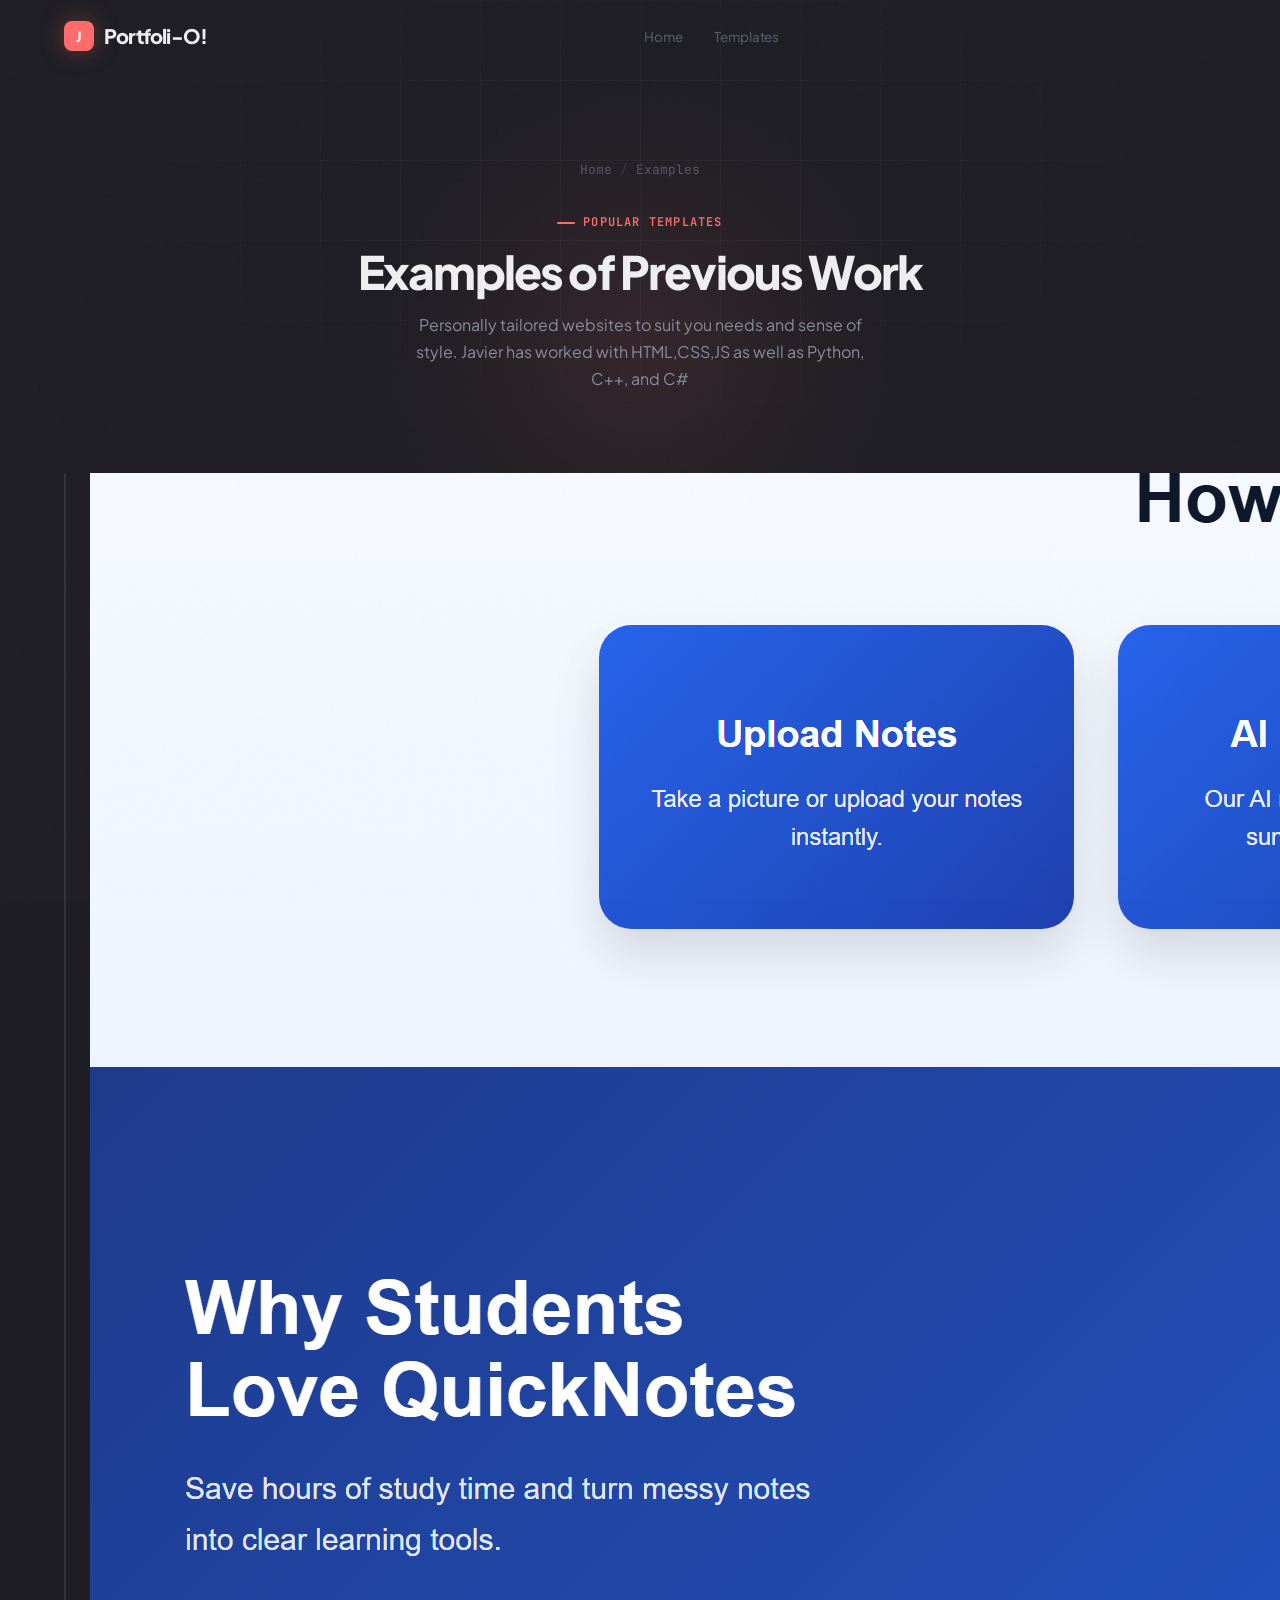
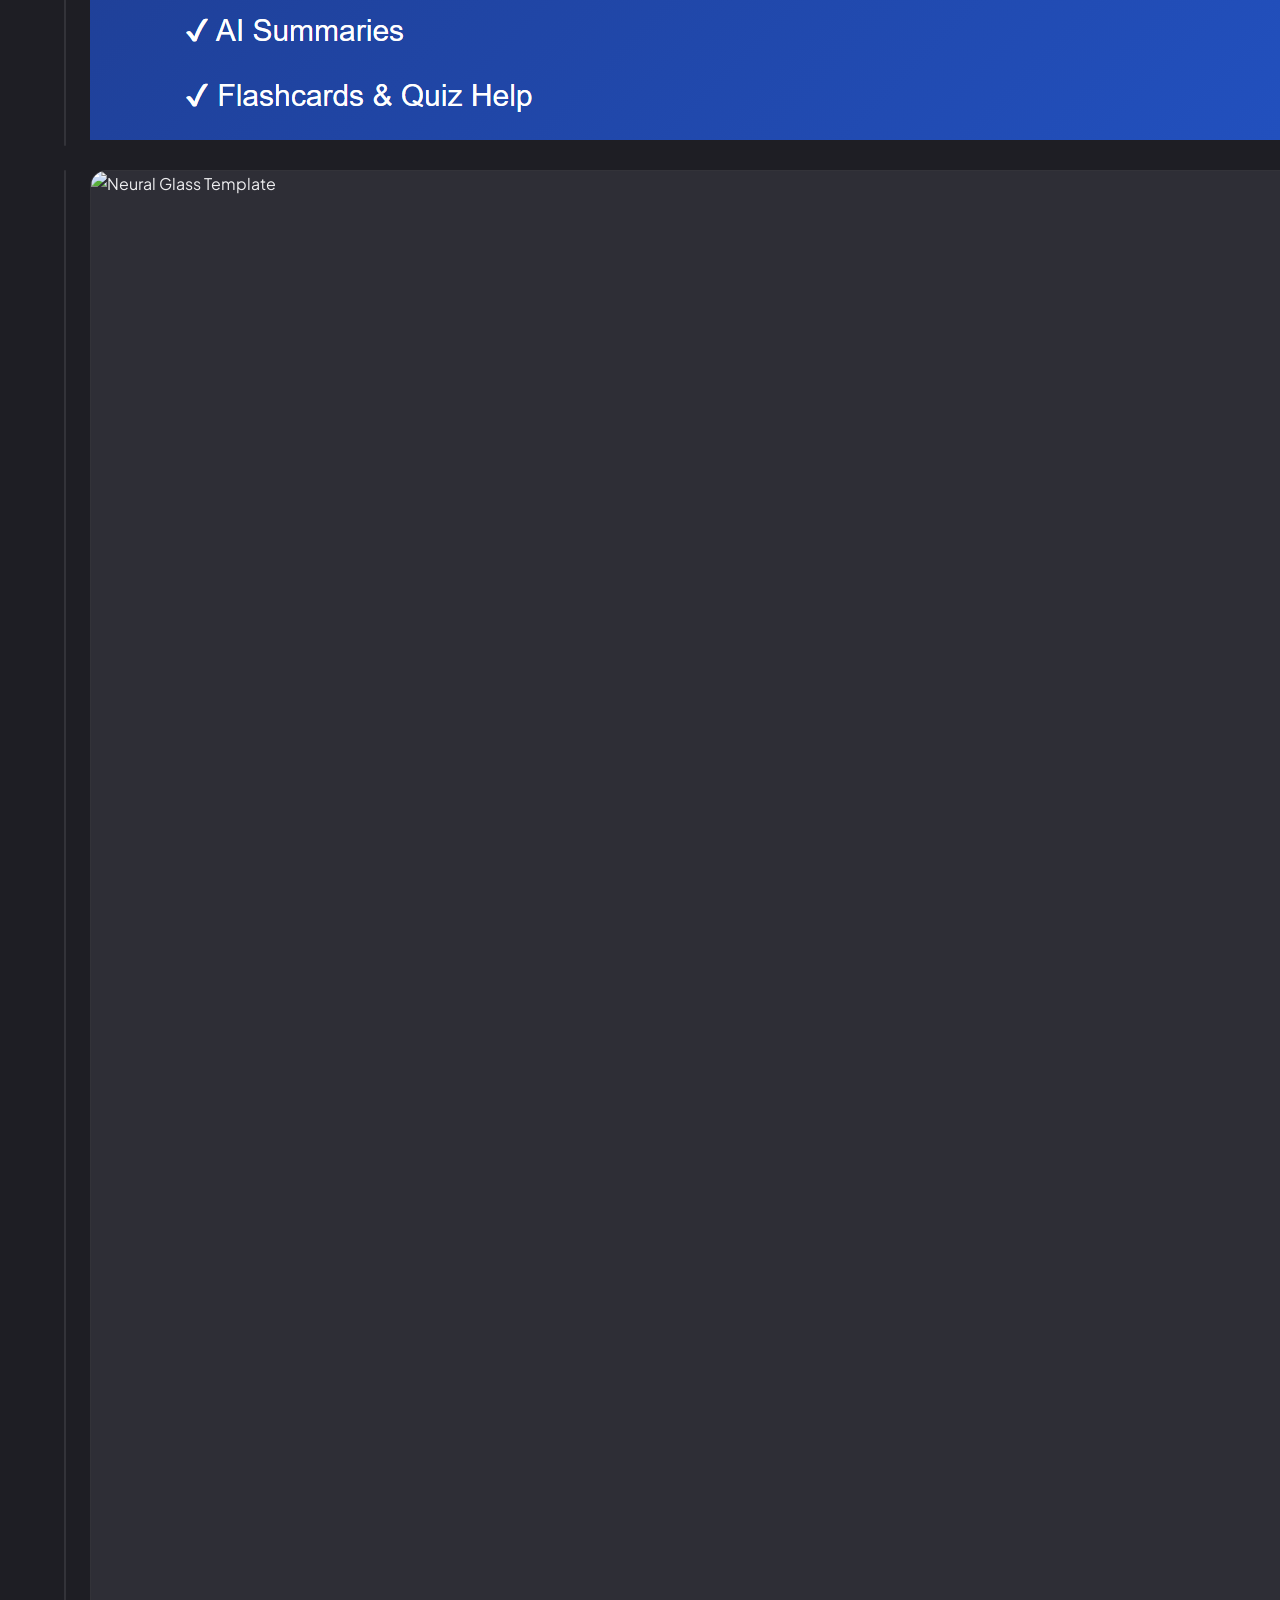
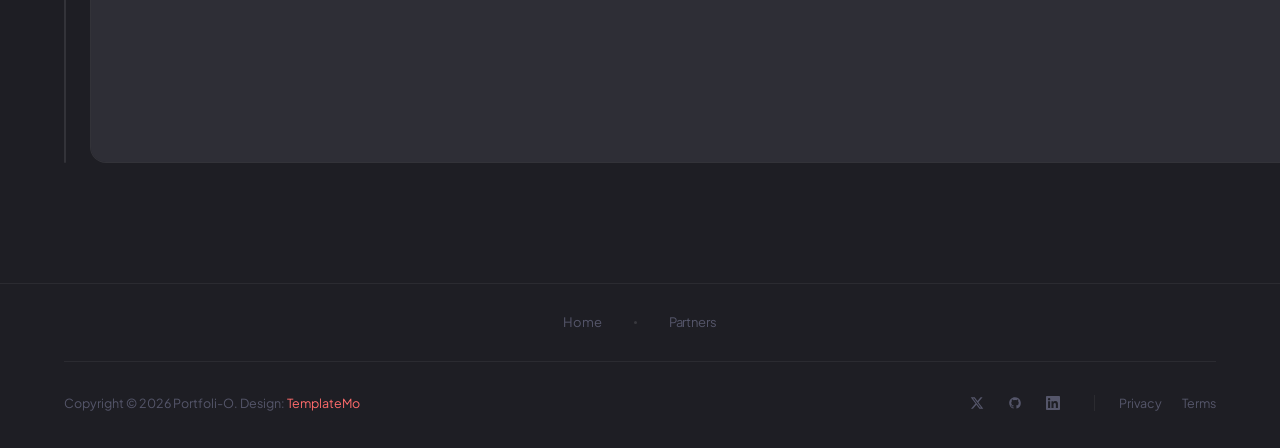
==== commit 58dc0ab7: "Image fix, plus lorem ipsum text removed" ====
--- a/templates.html
+++ b/templates.html
@@ -308,7 +308,7 @@
                     </div>
                 </div>
 
-                
+                <p> <img alt = "QuickNotesDash" src="QuickNotesDash.png"></p>
                 <!-- 602 Graph Page -->
                 <div class="template-card fade-up">
                     <div class="template-thumb">
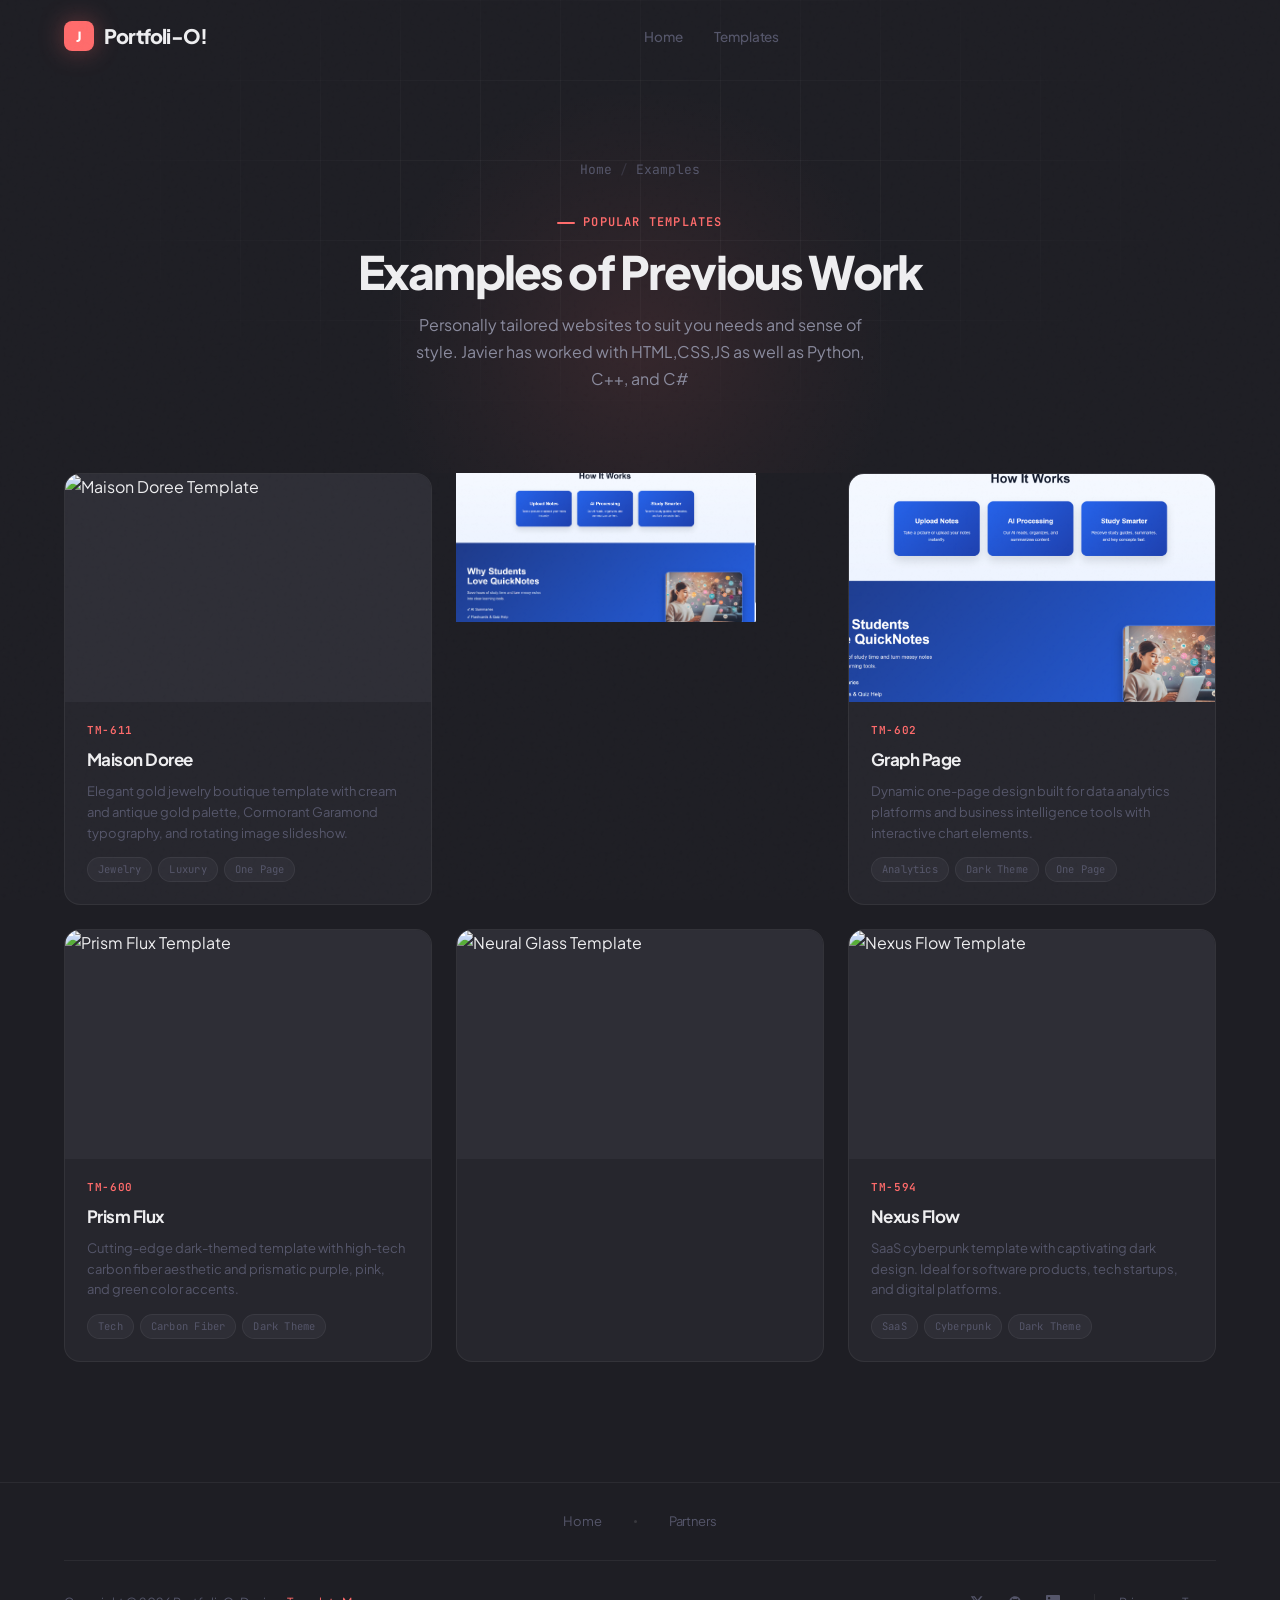
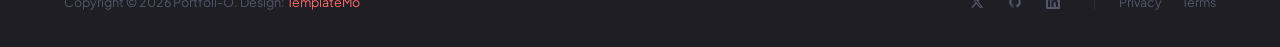
==== commit f3872dc9: "Image fix" ====
--- a/templates.html
+++ b/templates.html
@@ -308,7 +308,7 @@
                     </div>
                 </div>
 
-                <p> <img alt = "QuickNotesDash" src="QuickNotesDash.png"></p>
+                <p> <img alt = "QuickNotesDash" class= "quick-notes-img" src="QuickNotesDash.png"></p>
                 <!-- 602 Graph Page -->
                 <div class="template-card fade-up">
                     <div class="template-thumb">
--- a/templatemo-quantix-style.css
+++ b/templatemo-quantix-style.css
@@ -1462,3 +1462,9 @@
   padding: 12px 24px;
   cursor: pointer;
 }
+.quick-notes-img {
+    width: 100%;
+    max-width: 300px;
+    height: auto;
+    display: block;
+}
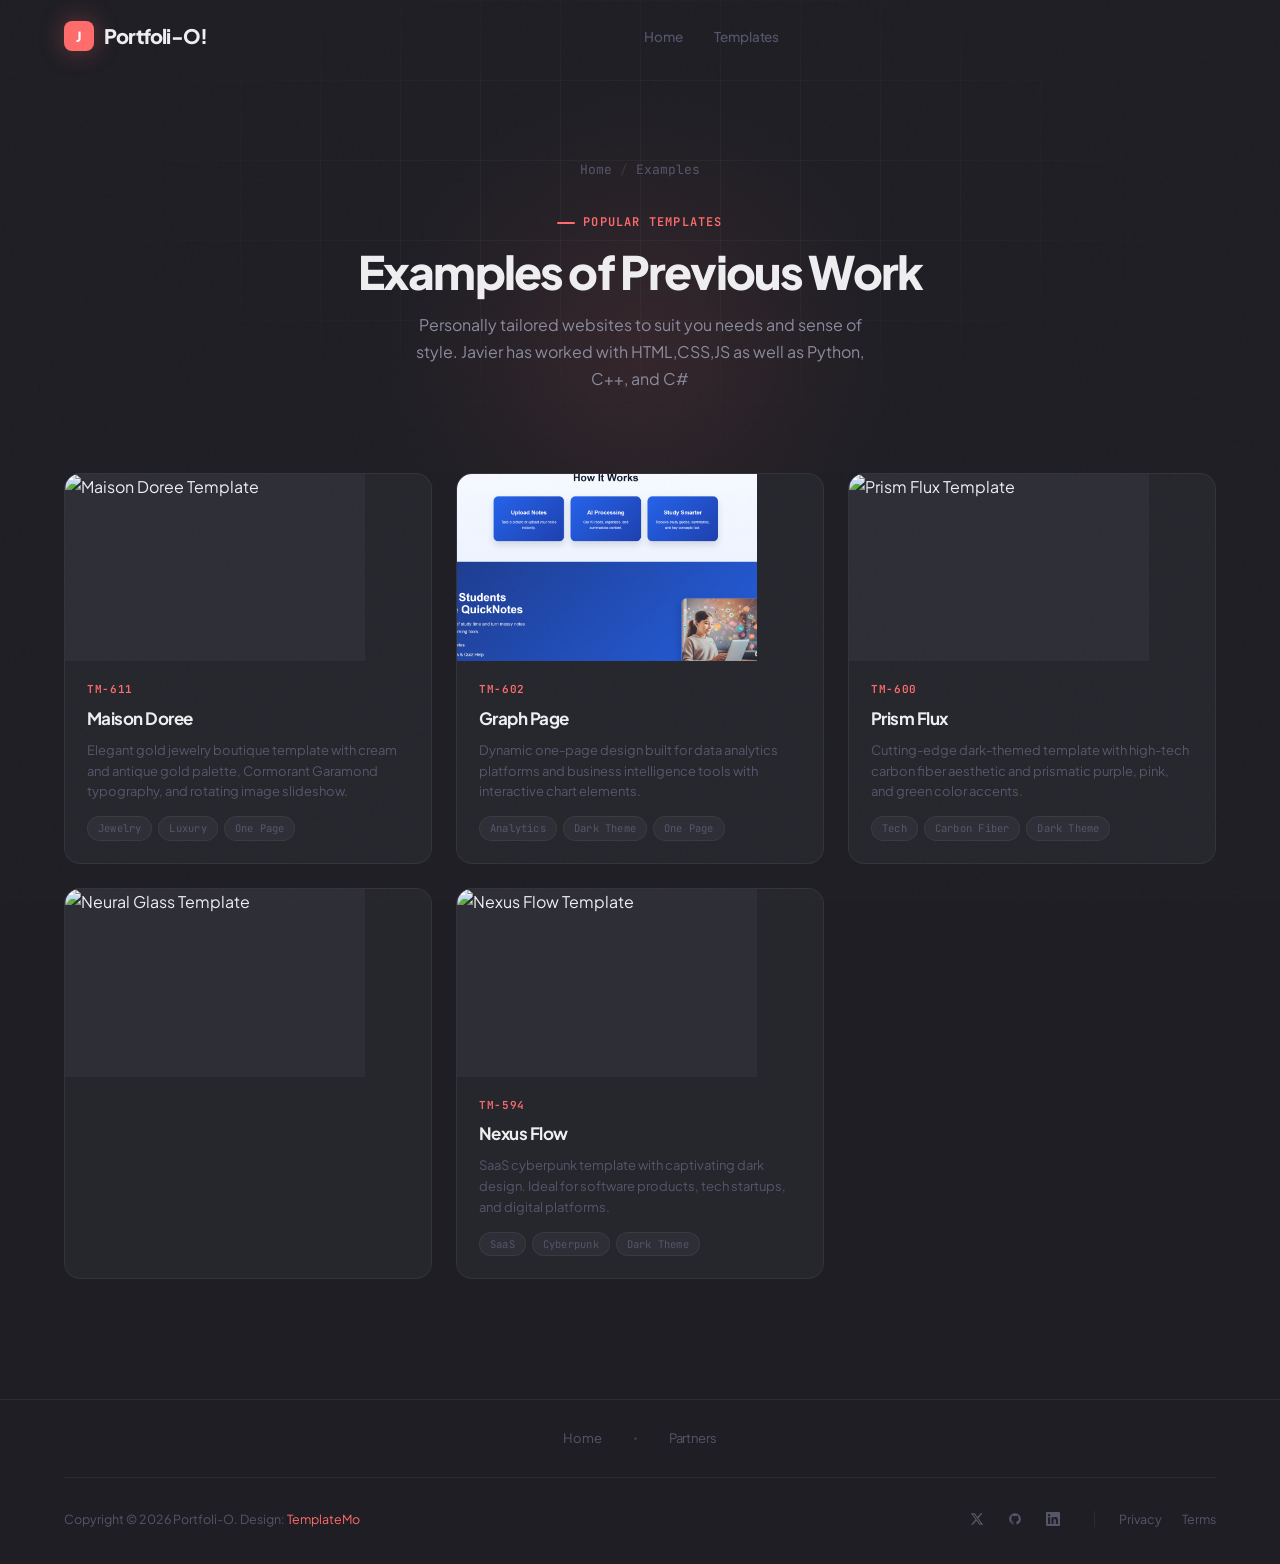
==== commit 33c9ed3c: "images fixed" ====
--- a/templates.html
+++ b/templates.html
@@ -308,7 +308,7 @@
                     </div>
                 </div>
 
-                <p> <img alt = "QuickNotesDash" class= "quick-notes-img" src="QuickNotesDash.png"></p>
+  
                 <!-- 602 Graph Page -->
                 <div class="template-card fade-up">
                     <div class="template-thumb">
--- a/templatemo-quantix-style.css
+++ b/templatemo-quantix-style.css
@@ -1462,9 +1462,14 @@
   padding: 12px 24px;
   cursor: pointer;
 }
+
+
 .quick-notes-img {
     width: 100%;
+    max-width: 320px;
+    height: auto;
+}
+
+.template-thumb {
     max-width: 300px;
-    height: auto;
-    display: block;
-}
+}
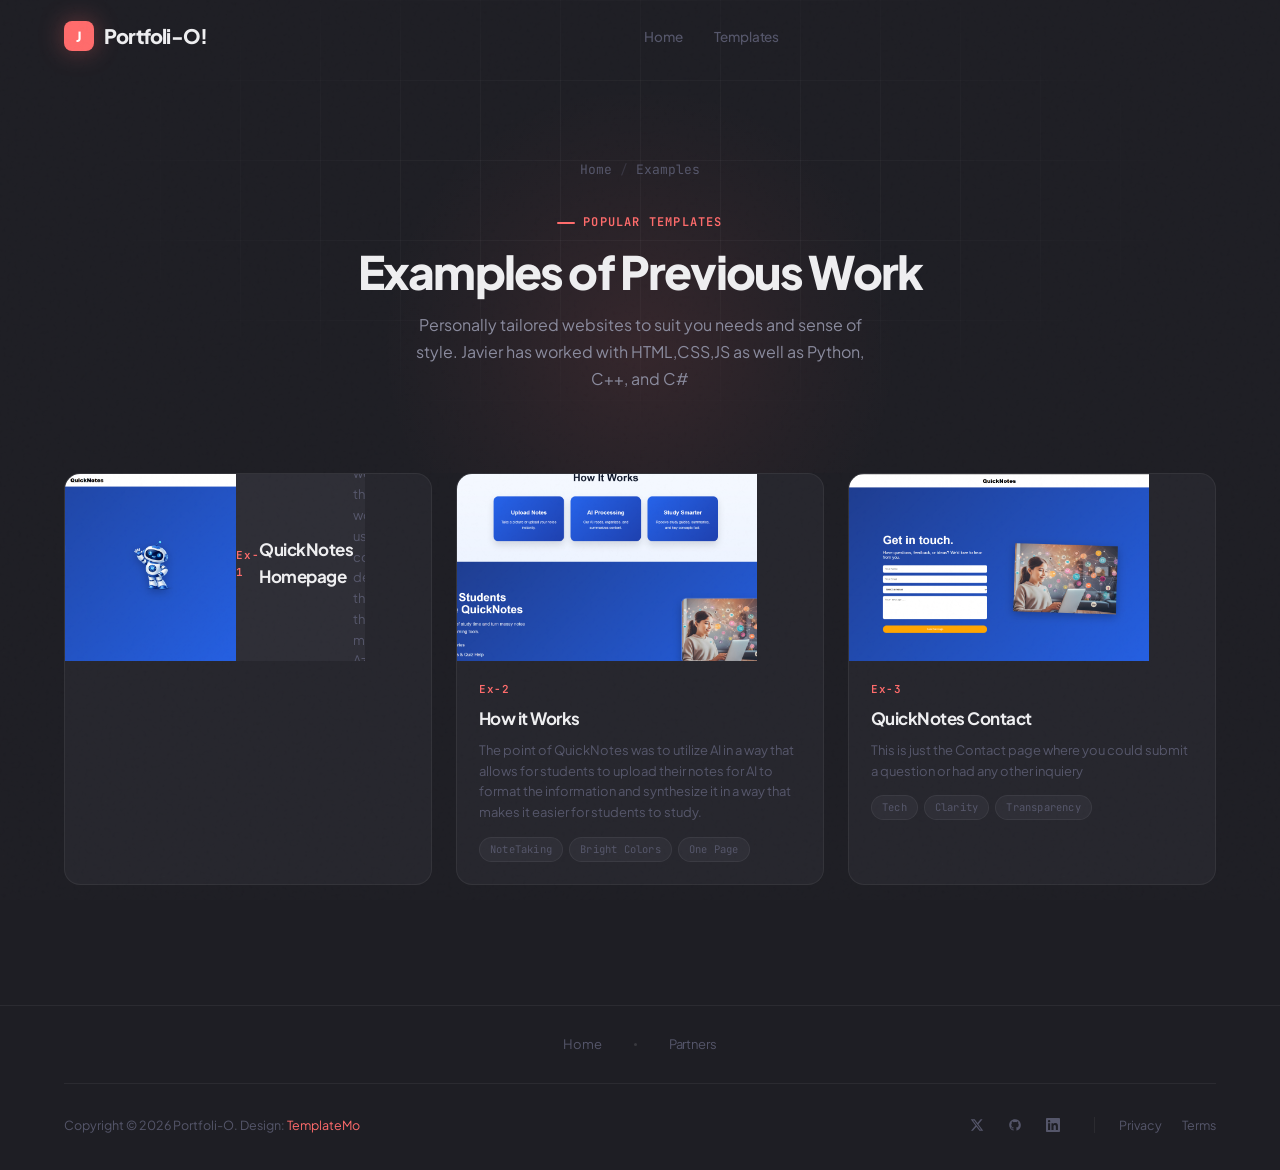
==== commit ed21396d: "Changed images on template page" ====
--- a/templates.html
+++ b/templates.html
@@ -290,41 +290,41 @@
         <div class="container">
             <div class="templates-grid">
 
-                <!-- 611 Maison Doree -->
+                
                 <div class="template-card fade-up">
                     <div class="template-thumb">
-                        <img src="https://templatemo.com/thumbnails-360/tm-611-maison-doree.jpg" alt="Maison Doree Template" loading="lazy">
+                        <img src="Images/QuickNotesHome.png" alt="QuickNotesHome>
                         
                     </div>
                     <div class="template-info">
-                        <div class="template-number">TM-611</div>
-                        <h3 class="template-name">Maison Doree</h3>
-                        <p class="template-desc">Elegant gold jewelry boutique template with cream and antique gold palette, Cormorant Garamond typography, and rotating image slideshow.</p>
+                        <div class="template-number">Ex-1</div>
+                        <h3 class="template-name">QuickNotes Homepage</h3>
+                        <p class="template-desc">QuickNotes was a website that i worked on using VS code and deploying the site through microsoft Azure's Static Web App.</p>
                         <div class="template-tags">
-                            <span class="template-tag">Jewelry</span>
-                            <span class="template-tag">Luxury</span>
-                            <span class="template-tag">One Page</span>
+                            <span class="template-tag">Study</span>
+                            <span class="template-tag">Concise</span>
+                            <span class="template-tag">Clear</span>
                         </div>
                     </div>
                 </div>
 
   
-                <!-- 602 Graph Page -->
+                
                 <div class="template-card fade-up">
                     <div class="template-thumb">
                         <img src="QuickNotesDash.png" alt="QuickNotesDash">
                     </div>
 
                     <div class="template-info">
-                        <div class="template-number">TM-602</div>
-                        <h3 class="template-name">Graph Page</h3>
+                        <div class="template-number">Ex-2</div>
+                        <h3 class="template-name">How it Works</h3>
                         <p class="template-desc">
-                            Dynamic one-page design built for data analytics platforms and business intelligence tools with interactive chart elements.
+                            The point of QuickNotes was to utilize AI in a way that allows for students to upload their notes for AI to format the information and synthesize it in a way that makes it easier for students to study.
                         </p>
 
                         <div class="template-tags">
-                            <span class="template-tag">Analytics</span>
-                            <span class="template-tag">Dark Theme</span>
+                            <span class="template-tag">NoteTaking</span>
+                            <span class="template-tag">Bright Colors</span>
                             <span class="template-tag">One Page</span>
                         </div>
                     </div>
@@ -333,56 +333,24 @@
                 <!-- 600 Prism Flux -->
                 <div class="template-card fade-up">
                     <div class="template-thumb">
-                        <img src="https://templatemo.com/thumbnails-360/tm-600-prism-flux.jpg" alt="Prism Flux Template" loading="lazy">
+                        <img src="Images/QuickNoteContact.png" alt="QuickNotesContact">
                         <div class="template-thumb-overlay">
-                            <a href="https://templatemo.com/live/templatemo_600_prism_flux" class="btn btn-primary" target="_blank" rel="noopener">Live Preview</a>
-                            <a href="https://templatemo.com/tm-600-prism-flux" class="btn btn-secondary" target="_blank" rel="noopener">Details</a>
+
                         </div>
                     </div>
                     <div class="template-info">
-                        <div class="template-number">TM-600</div>
-                        <h3 class="template-name">Prism Flux</h3>
-                        <p class="template-desc">Cutting-edge dark-themed template with high-tech carbon fiber aesthetic and prismatic purple, pink, and green color accents.</p>
+                        <div class="template-number">Ex-3</div>
+                        <h3 class="template-name">QuickNotes Contact</h3>
+                        <p class="template-desc">This is just the Contact page where you could submit a question or had any other inquiery</p>
                         <div class="template-tags">
                             <span class="template-tag">Tech</span>
-                            <span class="template-tag">Carbon Fiber</span>
-                            <span class="template-tag">Dark Theme</span>
+                            <span class="template-tag">Clarity</span>
+                            <span class="template-tag">Transparency</span>
                         </div>
                     </div>
                 </div>
 
-                <!-- 597 Neural Glass -->
-                <div class="template-card fade-up">
-                    <div class="template-thumb">
-                        <img src="https://templatemo.com/thumbnails-360/tm-597-neural-glass.jpg" alt="Neural Glass Template" loading="lazy">
-                        <div class="template-thumb-overlay">
-                            <a href="https://templatemo.com/live/templatemo_597_neural_glass" class="btn btn-primary" target="_blank" rel="noopener">Live Preview</a>
-                            <a href="https://templatemo.com/tm-597-neural-glass" class="btn btn-secondary" target="_blank" rel="noopener">Details</a>
-                        </div>
-                    </div>
-                    
-                </div>
-
-                <!-- 594 Nexus Flow -->
-                <div class="template-card fade-up">
-                    <div class="template-thumb">
-                        <img src="https://templatemo.com/thumbnails-360/tm-594-nexus-flow.jpg" alt="Nexus Flow Template" loading="lazy">
-                        <div class="template-thumb-overlay">
-                            <a href="https://templatemo.com/live/templatemo_594_nexus_flow" class="btn btn-primary" target="_blank" rel="noopener">Live Preview</a>
-                            <a href="https://templatemo.com/tm-594-nexus-flow" class="btn btn-secondary" target="_blank" rel="noopener">Details</a>
-                        </div>
-                    </div>
-                    <div class="template-info">
-                        <div class="template-number">TM-594</div>
-                        <h3 class="template-name">Nexus Flow</h3>
-                        <p class="template-desc">SaaS cyberpunk template with captivating dark design. Ideal for software products, tech startups, and digital platforms.</p>
-                        <div class="template-tags">
-                            <span class="template-tag">SaaS</span>
-                            <span class="template-tag">Cyberpunk</span>
-                            <span class="template-tag">Dark Theme</span>
-                        </div>
-                    </div>
-                </div>
+                
 
             </div>
 
--- a/templatemo-quantix-style.css
+++ b/templatemo-quantix-style.css
@@ -1472,4 +1472,8 @@
 
 .template-thumb {
     max-width: 300px;
+
+    display: flex;
+    justify-content: center;
+    align-items: center;
 }
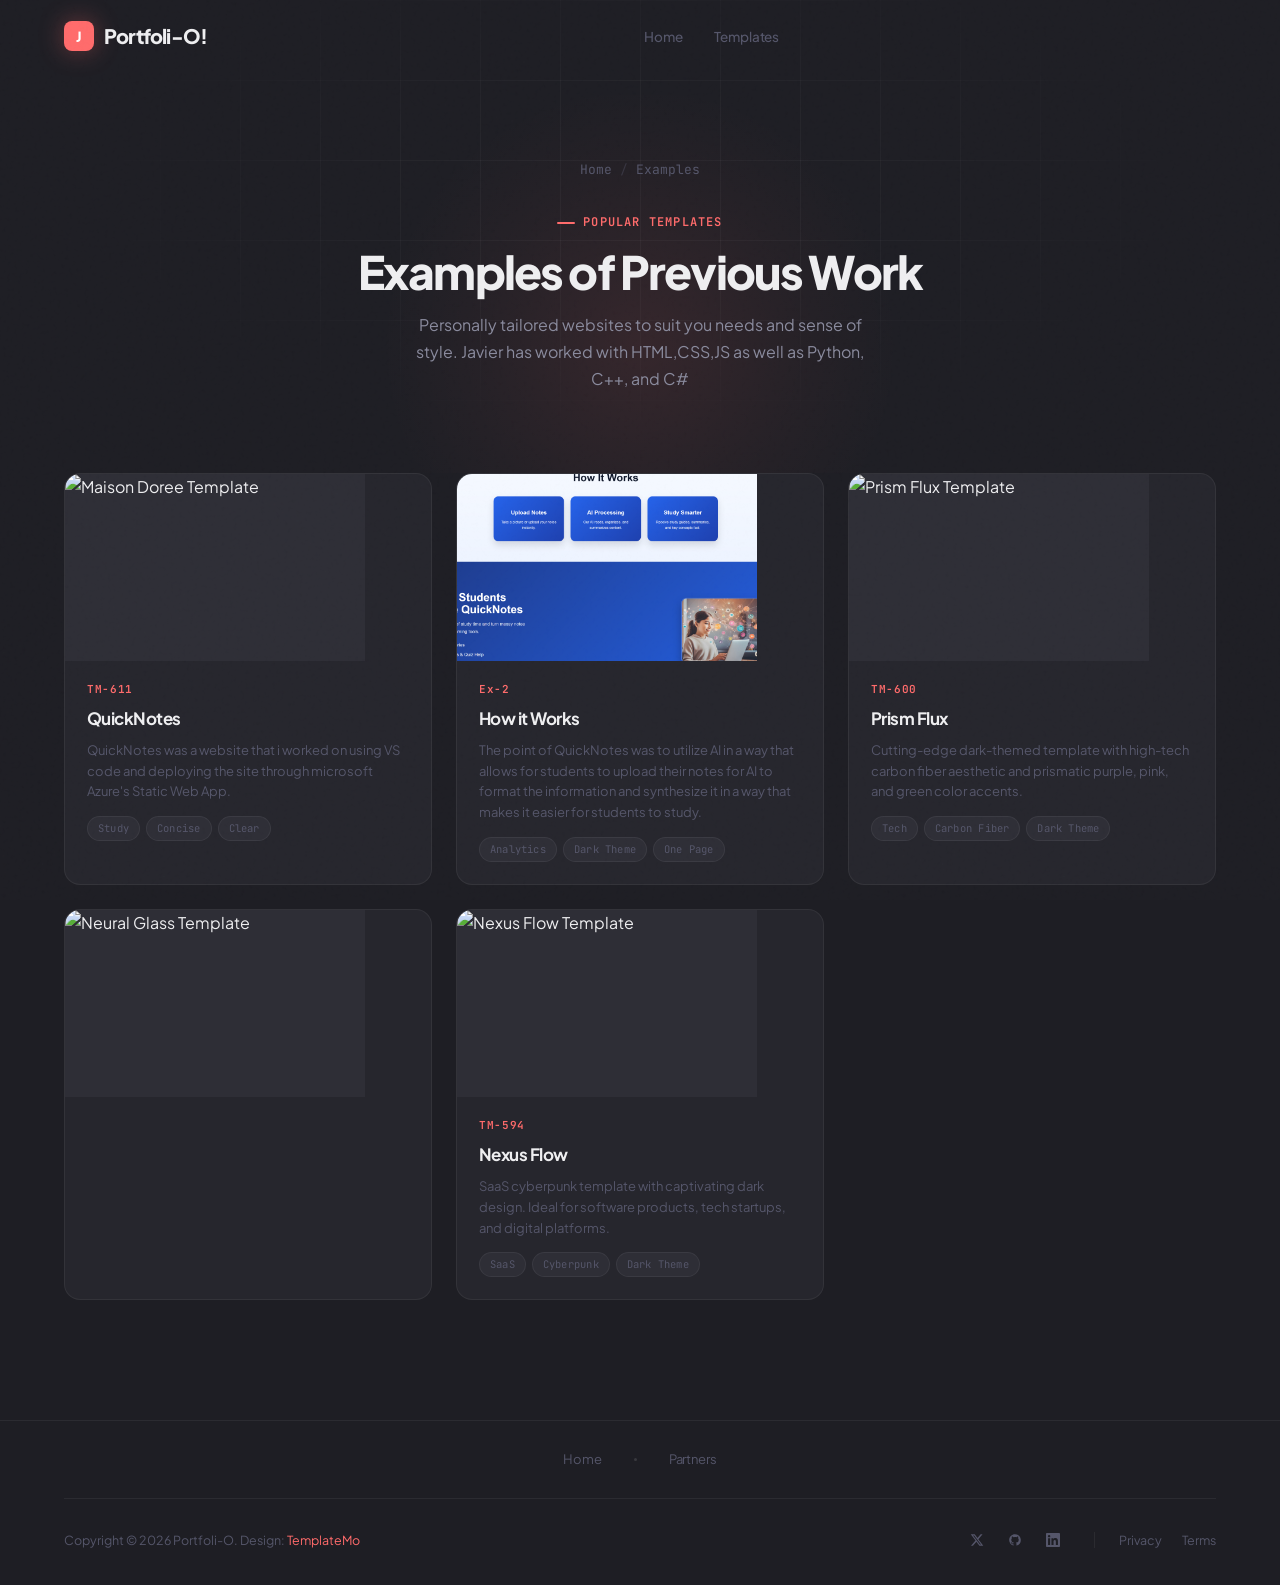
==== commit 01f0a5e6: "revert" ====
--- a/templates.html
+++ b/templates.html
@@ -290,15 +290,15 @@
         <div class="container">
             <div class="templates-grid">
 
-                
+                <!-- 611 Maison Doree -->
                 <div class="template-card fade-up">
                     <div class="template-thumb">
-                        <img src="Images/QuickNotesHome.png" alt="QuickNotesHome>
+                        <img src="https://templatemo.com/thumbnails-360/tm-611-maison-doree.jpg" alt="Maison Doree Template" loading="lazy">
                         
                     </div>
                     <div class="template-info">
-                        <div class="template-number">Ex-1</div>
-                        <h3 class="template-name">QuickNotes Homepage</h3>
+                        <div class="template-number">TM-611</div>
+                        <h3 class="template-name">QuickNotes</h3>
                         <p class="template-desc">QuickNotes was a website that i worked on using VS code and deploying the site through microsoft Azure's Static Web App.</p>
                         <div class="template-tags">
                             <span class="template-tag">Study</span>
@@ -309,7 +309,7 @@
                 </div>
 
   
-                
+                <!-- 602 Graph Page -->
                 <div class="template-card fade-up">
                     <div class="template-thumb">
                         <img src="QuickNotesDash.png" alt="QuickNotesDash">
@@ -323,8 +323,8 @@
                         </p>
 
                         <div class="template-tags">
-                            <span class="template-tag">NoteTaking</span>
-                            <span class="template-tag">Bright Colors</span>
+                            <span class="template-tag">Analytics</span>
+                            <span class="template-tag">Dark Theme</span>
                             <span class="template-tag">One Page</span>
                         </div>
                     </div>
@@ -333,24 +333,56 @@
                 <!-- 600 Prism Flux -->
                 <div class="template-card fade-up">
                     <div class="template-thumb">
-                        <img src="Images/QuickNoteContact.png" alt="QuickNotesContact">
+                        <img src="https://templatemo.com/thumbnails-360/tm-600-prism-flux.jpg" alt="Prism Flux Template" loading="lazy">
                         <div class="template-thumb-overlay">
-
+                            <a href="https://templatemo.com/live/templatemo_600_prism_flux" class="btn btn-primary" target="_blank" rel="noopener">Live Preview</a>
+                            <a href="https://templatemo.com/tm-600-prism-flux" class="btn btn-secondary" target="_blank" rel="noopener">Details</a>
                         </div>
                     </div>
                     <div class="template-info">
-                        <div class="template-number">Ex-3</div>
-                        <h3 class="template-name">QuickNotes Contact</h3>
-                        <p class="template-desc">This is just the Contact page where you could submit a question or had any other inquiery</p>
+                        <div class="template-number">TM-600</div>
+                        <h3 class="template-name">Prism Flux</h3>
+                        <p class="template-desc">Cutting-edge dark-themed template with high-tech carbon fiber aesthetic and prismatic purple, pink, and green color accents.</p>
                         <div class="template-tags">
                             <span class="template-tag">Tech</span>
-                            <span class="template-tag">Clarity</span>
-                            <span class="template-tag">Transparency</span>
-                        </div>
-                    </div>
-                </div>
-
-                
+                            <span class="template-tag">Carbon Fiber</span>
+                            <span class="template-tag">Dark Theme</span>
+                        </div>
+                    </div>
+                </div>
+
+                <!-- 597 Neural Glass -->
+                <div class="template-card fade-up">
+                    <div class="template-thumb">
+                        <img src="https://templatemo.com/thumbnails-360/tm-597-neural-glass.jpg" alt="Neural Glass Template" loading="lazy">
+                        <div class="template-thumb-overlay">
+                            <a href="https://templatemo.com/live/templatemo_597_neural_glass" class="btn btn-primary" target="_blank" rel="noopener">Live Preview</a>
+                            <a href="https://templatemo.com/tm-597-neural-glass" class="btn btn-secondary" target="_blank" rel="noopener">Details</a>
+                        </div>
+                    </div>
+                    
+                </div>
+
+                <!-- 594 Nexus Flow -->
+                <div class="template-card fade-up">
+                    <div class="template-thumb">
+                        <img src="https://templatemo.com/thumbnails-360/tm-594-nexus-flow.jpg" alt="Nexus Flow Template" loading="lazy">
+                        <div class="template-thumb-overlay">
+                            <a href="https://templatemo.com/live/templatemo_594_nexus_flow" class="btn btn-primary" target="_blank" rel="noopener">Live Preview</a>
+                            <a href="https://templatemo.com/tm-594-nexus-flow" class="btn btn-secondary" target="_blank" rel="noopener">Details</a>
+                        </div>
+                    </div>
+                    <div class="template-info">
+                        <div class="template-number">TM-594</div>
+                        <h3 class="template-name">Nexus Flow</h3>
+                        <p class="template-desc">SaaS cyberpunk template with captivating dark design. Ideal for software products, tech startups, and digital platforms.</p>
+                        <div class="template-tags">
+                            <span class="template-tag">SaaS</span>
+                            <span class="template-tag">Cyberpunk</span>
+                            <span class="template-tag">Dark Theme</span>
+                        </div>
+                    </div>
+                </div>
 
             </div>
 
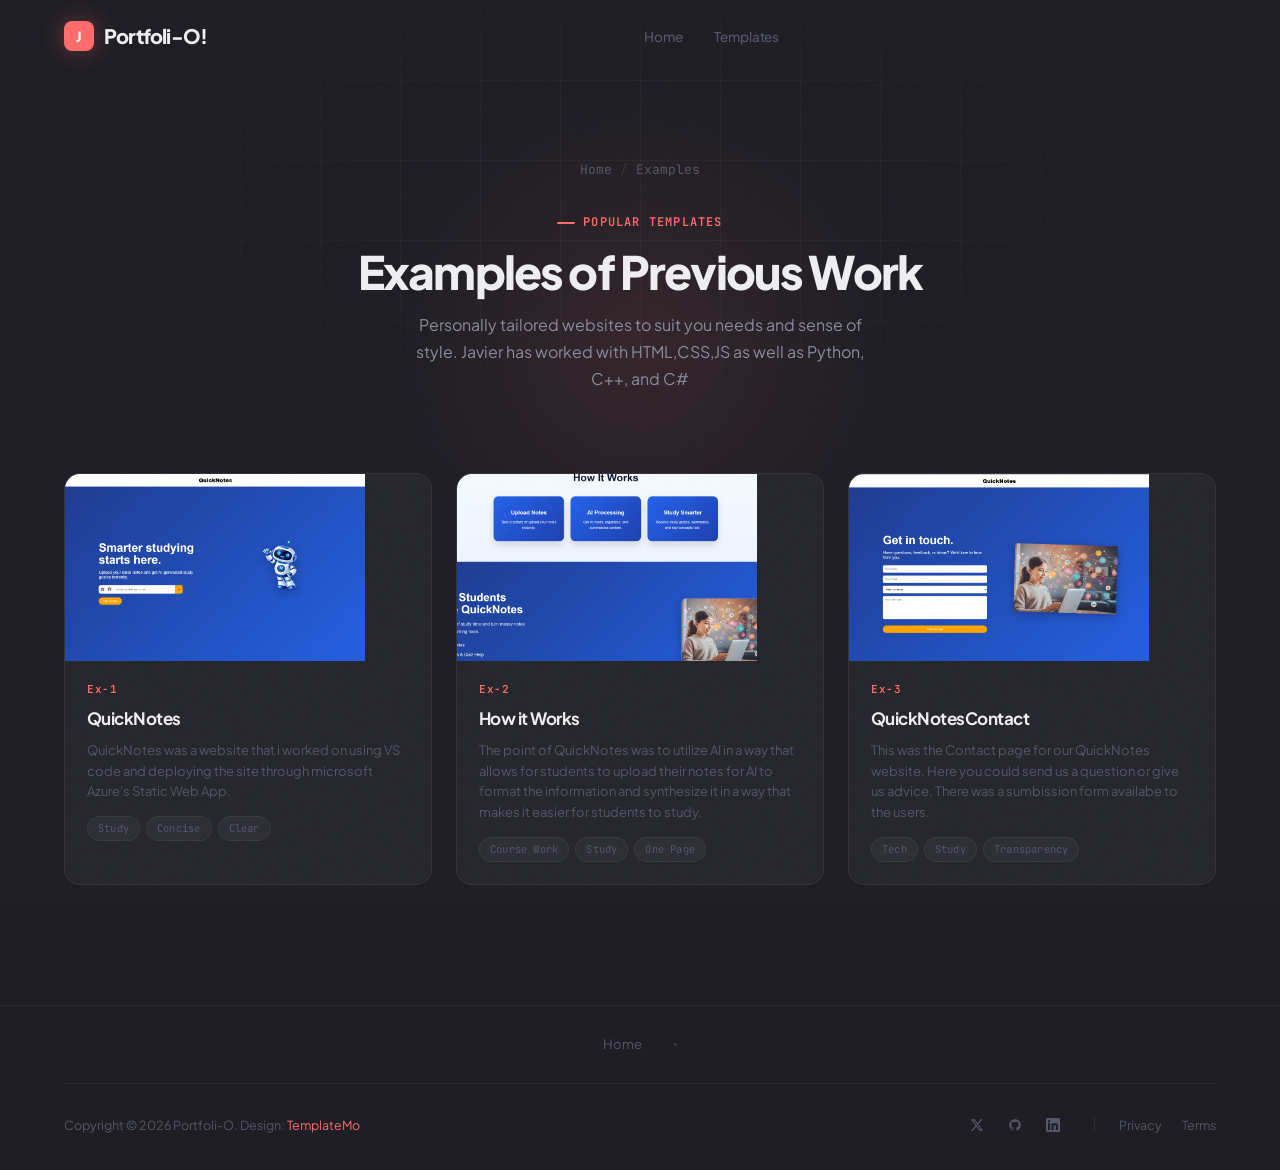
==== commit ab1de1cc: "Final Fix" ====
--- a/templates.html
+++ b/templates.html
@@ -293,11 +293,11 @@
                 <!-- 611 Maison Doree -->
                 <div class="template-card fade-up">
                     <div class="template-thumb">
-                        <img src="https://templatemo.com/thumbnails-360/tm-611-maison-doree.jpg" alt="Maison Doree Template" loading="lazy">
+                        <img src="Images/QuickNotesHome.png" alt="QuickNotesHomepage" >
                         
                     </div>
                     <div class="template-info">
-                        <div class="template-number">TM-611</div>
+                        <div class="template-number">Ex-1</div>
                         <h3 class="template-name">QuickNotes</h3>
                         <p class="template-desc">QuickNotes was a website that i worked on using VS code and deploying the site through microsoft Azure's Static Web App.</p>
                         <div class="template-tags">
@@ -323,66 +323,33 @@
                         </p>
 
                         <div class="template-tags">
-                            <span class="template-tag">Analytics</span>
-                            <span class="template-tag">Dark Theme</span>
+                            <span class="template-tag">Course Work</span>
+                            <span class="template-tag">Study</span>
                             <span class="template-tag">One Page</span>
                         </div>
                     </div>
                 </div>
 
-                <!-- 600 Prism Flux -->
+                
                 <div class="template-card fade-up">
                     <div class="template-thumb">
-                        <img src="https://templatemo.com/thumbnails-360/tm-600-prism-flux.jpg" alt="Prism Flux Template" loading="lazy">
-                        <div class="template-thumb-overlay">
-                            <a href="https://templatemo.com/live/templatemo_600_prism_flux" class="btn btn-primary" target="_blank" rel="noopener">Live Preview</a>
-                            <a href="https://templatemo.com/tm-600-prism-flux" class="btn btn-secondary" target="_blank" rel="noopener">Details</a>
-                        </div>
+                        <img src="Images/QuickNoteContact.png" alt="QuickNotesContact">
+
                     </div>
                     <div class="template-info">
-                        <div class="template-number">TM-600</div>
-                        <h3 class="template-name">Prism Flux</h3>
-                        <p class="template-desc">Cutting-edge dark-themed template with high-tech carbon fiber aesthetic and prismatic purple, pink, and green color accents.</p>
+                        <div class="template-number">Ex-3</div>
+                        <h3 class="template-name">QuickNotesContact</h3>
+                        <p class="template-desc">This was the Contact page for our QuickNotes website. Here you could send us a question or give us advice. There was a sumbission form availabe to the users.</p>
                         <div class="template-tags">
                             <span class="template-tag">Tech</span>
-                            <span class="template-tag">Carbon Fiber</span>
-                            <span class="template-tag">Dark Theme</span>
+                            <span class="template-tag">Study</span>
+                            <span class="template-tag">Transparency</span>
                         </div>
                     </div>
                 </div>
 
-                <!-- 597 Neural Glass -->
-                <div class="template-card fade-up">
-                    <div class="template-thumb">
-                        <img src="https://templatemo.com/thumbnails-360/tm-597-neural-glass.jpg" alt="Neural Glass Template" loading="lazy">
-                        <div class="template-thumb-overlay">
-                            <a href="https://templatemo.com/live/templatemo_597_neural_glass" class="btn btn-primary" target="_blank" rel="noopener">Live Preview</a>
-                            <a href="https://templatemo.com/tm-597-neural-glass" class="btn btn-secondary" target="_blank" rel="noopener">Details</a>
-                        </div>
-                    </div>
-                    
-                </div>
-
-                <!-- 594 Nexus Flow -->
-                <div class="template-card fade-up">
-                    <div class="template-thumb">
-                        <img src="https://templatemo.com/thumbnails-360/tm-594-nexus-flow.jpg" alt="Nexus Flow Template" loading="lazy">
-                        <div class="template-thumb-overlay">
-                            <a href="https://templatemo.com/live/templatemo_594_nexus_flow" class="btn btn-primary" target="_blank" rel="noopener">Live Preview</a>
-                            <a href="https://templatemo.com/tm-594-nexus-flow" class="btn btn-secondary" target="_blank" rel="noopener">Details</a>
-                        </div>
-                    </div>
-                    <div class="template-info">
-                        <div class="template-number">TM-594</div>
-                        <h3 class="template-name">Nexus Flow</h3>
-                        <p class="template-desc">SaaS cyberpunk template with captivating dark design. Ideal for software products, tech startups, and digital platforms.</p>
-                        <div class="template-tags">
-                            <span class="template-tag">SaaS</span>
-                            <span class="template-tag">Cyberpunk</span>
-                            <span class="template-tag">Dark Theme</span>
-                        </div>
-                    </div>
-                </div>
+
+
 
             </div>
 
@@ -398,7 +365,7 @@
                 <span class="footer-link-dot"></span>
 
 
-                <a href="#" onclick="return false;">Partners</a>
+
             </div>
             <div class="footer-row-bottom">
                 <p class="footer-copy">Copyright &copy; 2026 Portfoli-O. Design: <a href="https://templatemo.com" target="_blank" rel="nofollow">TemplateMo</a></p>
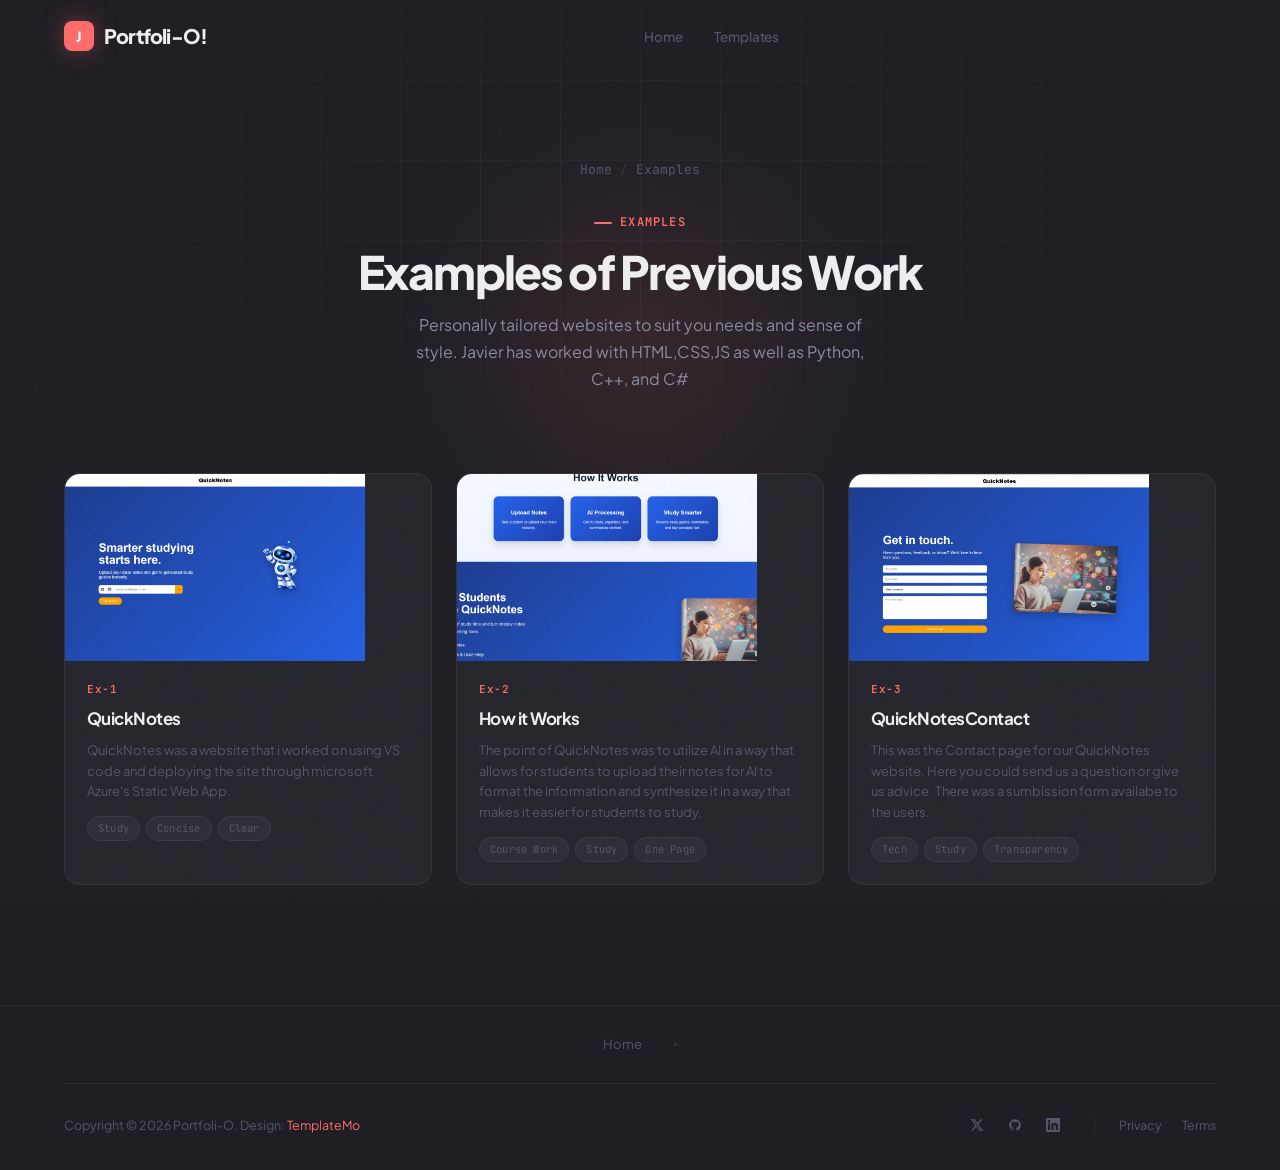
==== commit 62777475: "Update templates.html" ====
--- a/templates.html
+++ b/templates.html
@@ -3,7 +3,7 @@
 <head>
     <meta charset="UTF-8">
     <meta name="viewport" content="width=device-width, initial-scale=1.0">
-    <title>Popular Templates - Quantix</title>
+    <title>My Work - Portfoli-O!</title>
     <link rel="preconnect" href="https://fonts.googleapis.com">
     <link rel="preconnect" href="https://fonts.gstatic.com" crossorigin>
     <link href="https://fonts.googleapis.com/css2?family=Plus+Jakarta+Sans:wght@400;500;600;700;800&family=JetBrains+Mono:wght@400;500&display=swap" rel="stylesheet">
@@ -279,7 +279,7 @@
                 <span class="bc-sep">/</span>
                 <span>Examples</span>
             </div>
-            <p class="section-label">Popular Templates</p>
+            <p class="section-label">Examples</p>
             <h1 class="section-title">Examples of Previous Work</h1>
             <p class="section-desc">Personally tailored websites to suit you needs and sense of style. Javier has worked with HTML,CSS,JS as well as Python, C++, and C#</p>
         </div>
